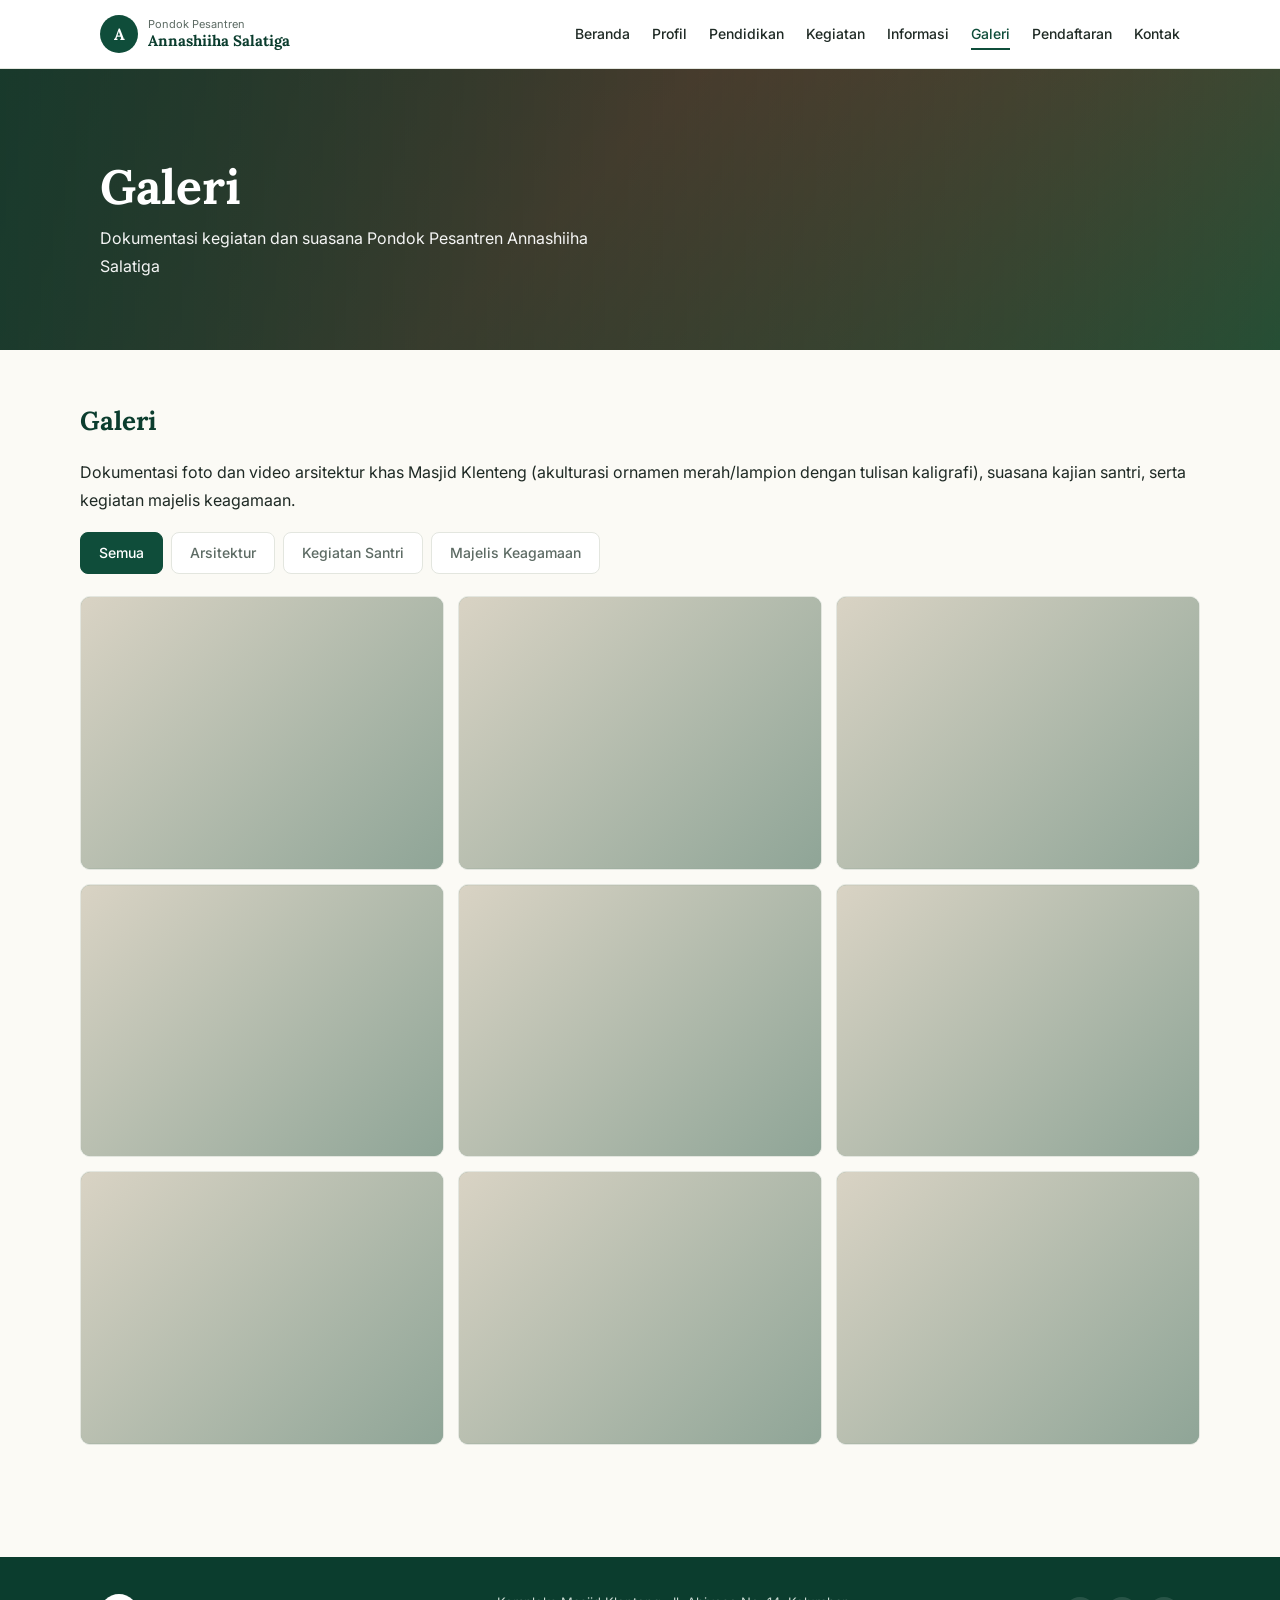
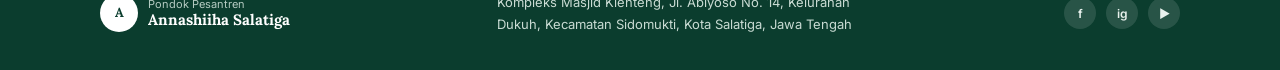
==== galeri.html @ ab8664e1 "Step by Step" ====
<!DOCTYPE html>
<html lang="id">
<head>
<meta charset="UTF-8">
<meta name="viewport" content="width=device-width, initial-scale=1">
<title>Galeri | Pondok Pesantren Annashiiha Salatiga</title>
<meta name="description" content="Dokumentasi kegiatan dan suasana Pondok Pesantren Annashiiha Salatiga.">
<link rel="preconnect" href="https://fonts.googleapis.com">
<link rel="preconnect" href="https://fonts.gstatic.com" crossorigin>
<link href="https://fonts.googleapis.com/css2?family=Inter:wght@400;500;600&family=Lora:wght@600;700&display=swap" rel="stylesheet">
<style>
  :root{
    --green-900:#0b3d2e;
    --green-800:#0f4d3a;
    --green-600:#1b6b4f;
    --green-100:#e4efe9;
    --gold:#c9a24b;
    --cream:#fbfaf5;
    --ink:#1f2a25;
    --muted:#5d6b64;
    --line:#e3e6df;
    --radius:10px;
    --maxw:1120px;
  }
  *{box-sizing:border-box;margin:0;padding:0}
  html{scroll-behavior:smooth}
  body{font-family:'Inter',system-ui,sans-serif;color:var(--ink);background:var(--cream);line-height:1.75}
  a{color:inherit;text-decoration:none}
  img{max-width:100%;display:block}
  .container{width:100%;max-width:var(--maxw);margin:0 auto;padding:0 20px}

  /* ===== Header ===== */
  .site-header{position:sticky;top:0;z-index:50;background:#fff;border-bottom:1px solid var(--line)}
  .nav{display:flex;align-items:center;justify-content:space-between;height:68px;gap:20px}
  .brand{display:flex;align-items:center;gap:10px}
  .brand-logo{width:38px;height:38px;border-radius:50%;background:var(--green-800);display:grid;place-items:center;color:#fff;font-family:'Lora',serif;font-weight:700}
  .brand-text{line-height:1.2}
  .brand-text small{display:block;font-size:11px;color:var(--muted)}
  .brand-text strong{font-family:'Lora',serif;font-size:15px;color:var(--green-900)}
  .menu{display:flex;gap:22px;list-style:none;font-size:14px;font-weight:500}
  .menu a{padding:6px 0;border-bottom:2px solid transparent;transition:.2s}
  .menu a:hover{color:var(--green-600)}
  .menu a.active{color:var(--green-800);border-color:var(--green-800)}
  .burger{display:none;background:none;border:0;font-size:26px;cursor:pointer;color:var(--green-900)}

  /* ===== Hero ===== */
  .hero{
    position:relative;color:#fff;padding:90px 0 70px;
    background:
      linear-gradient(90deg,rgba(11,61,46,.88),rgba(11,61,46,.45)),
      /* Ganti dengan foto Anda: url('images/hero-galeri.jpg') */
      linear-gradient(135deg,#7a1f1a 0%,#b3392b 45%,#3b5d3a 100%);
    background-size:cover;background-position:center;
  }
  .hero h1{font-family:'Lora',serif;font-size:clamp(32px,5vw,48px);line-height:1.15;margin-bottom:10px}
  .hero p{max-width:520px;font-size:16px;opacity:.95}

  /* ===== Layout ===== */
  .page{padding:48px 0 64px}
        
  .content section{margin-bottom:48px;scroll-margin-top:90px}
  .content h2{font-family:'Lora',serif;font-size:26px;color:var(--green-900);margin-bottom:14px}
  .content p{color:var(--muted);margin-bottom:12px}
  .content .lead{color:var(--ink)}

  /* Filter */
  .filters{display:flex;flex-wrap:wrap;gap:8px;margin:18px 0 22px}
  .filters button{font:inherit;font-size:14px;font-weight:500;padding:8px 18px;border-radius:8px;border:1px solid var(--line);background:#fff;color:var(--muted);cursor:pointer;transition:.2s}
  .filters button:hover{border-color:var(--green-600);color:var(--green-800)}
  .filters button.active{background:var(--green-800);border-color:var(--green-800);color:#fff}

  /* Grid foto */
  .gallery{display:grid;grid-template-columns:repeat(3,1fr);gap:14px}
  .item{margin:0;position:relative;border-radius:var(--radius);overflow:hidden;cursor:pointer;background:#fff;border:1px solid var(--line);
    transition:box-shadow .2s,transform .2s,opacity .25s}
  .item:hover{box-shadow:0 8px 20px rgba(11,61,46,.12);transform:translateY(-2px)}
  .item.hide{display:none}
  .thumb{aspect-ratio:4/3;background-size:cover;background-position:center;background-color:#8fa597}
  .item figcaption{position:absolute;left:0;right:0;bottom:0;padding:26px 14px 10px;color:#fff;font-size:13px;
    background:linear-gradient(transparent,rgba(0,0,0,.65));opacity:0;transition:.2s}
  .item:hover figcaption,.item:focus-visible figcaption{opacity:1}
  .item:focus-visible{outline:3px solid var(--green-600);outline-offset:2px}
  .empty{display:none;color:var(--muted);text-align:center;padding:30px 0}

  /* Lightbox */
  .lightbox{position:fixed;inset:0;z-index:100;background:rgba(8,28,21,.92);display:none;align-items:center;justify-content:center;padding:24px;flex-direction:column;gap:14px}
  .lightbox.open{display:flex}
  .lightbox .big{width:min(900px,100%);aspect-ratio:4/3;max-height:75vh;background-size:contain;background-repeat:no-repeat;background-position:center;border-radius:var(--radius)}
  .lightbox p{color:#e8f1ed;font-size:14px;text-align:center}
  .lb-btn{position:absolute;background:rgba(255,255,255,.14);color:#fff;border:0;width:44px;height:44px;border-radius:50%;font-size:22px;cursor:pointer}
  .lb-btn:hover{background:rgba(255,255,255,.28)}
  .lb-close{top:18px;right:18px}
  .lb-prev{left:18px;top:50%;transform:translateY(-50%)}
  .lb-next{right:18px;top:50%;transform:translateY(-50%)}

  /* ===== Footer ===== */
  .site-footer{background:var(--green-900);color:#e8f1ed;padding:34px 0;font-size:13px}
  .foot{display:flex;justify-content:space-between;align-items:center;gap:24px;flex-wrap:wrap}
  .foot .brand-text strong{color:#fff}
  .foot .brand-text small{color:#b5cbc2}
  .foot address{font-style:normal;max-width:360px;color:#c9dbd3}
  .social{display:flex;gap:10px}
  .social a{width:32px;height:32px;border-radius:50%;background:rgba(255,255,255,.12);display:grid;place-items:center;font-size:12px;font-weight:600}
  .social a:hover{background:rgba(255,255,255,.25)}

  /* ===== Responsive ===== */
  @media (max-width:900px){
                .burger{display:block}
    .menu{
      position:absolute;left:0;right:0;top:68px;background:#fff;flex-direction:column;gap:0;
      border-bottom:1px solid var(--line);display:none;padding:8px 20px 14px
    }
    .menu.open{display:flex}
    .menu a{display:block;padding:10px 0}
    .hero{padding:64px 0 48px}
    .gallery{grid-template-columns:repeat(2,1fr)}
  }
  @media (max-width:520px){ .gallery{grid-template-columns:1fr} }
</style>
</head>
<body>

<header class="site-header">
  <div class="container nav">
    <a href="index.html" class="brand">
      <div class="brand-logo">A</div>
      <div class="brand-text">
        <small>Pondok Pesantren</small>
        <strong>Annashiiha Salatiga</strong>
      </div>
    </a>
    <button class="burger" id="burger" aria-label="Buka menu">☰</button>
    <ul class="menu" id="menu">
      <li><a href="index.html">Beranda</a></li>
      <li><a href="profil.html">Profil</a></li>
      <li><a href="pendidikan.html">Pendidikan</a></li>
      <li><a href="kegiatan.html">Kegiatan</a></li>
      <li><a href="informasi.html">Informasi</a></li>
      <li><a href="galeri.html" class="active">Galeri</a></li>
      <li><a href="pendaftaran.html">Pendaftaran</a></li>
      <li><a href="kontak.html">Kontak</a></li>
    </ul>
  </div>
</header>

<section class="hero">
  <div class="container">
    <h1>Galeri</h1>
    <p>Dokumentasi kegiatan dan suasana Pondok Pesantren Annashiiha Salatiga</p>
  </div>
</section>

<main class="container page">
  

  <div class="content">
    <section id="galeri">
      <h2>Galeri</h2>
      <p class="lead">Dokumentasi foto dan video arsitektur khas Masjid Klenteng (akulturasi ornamen merah/lampion dengan tulisan kaligrafi), suasana kajian santri, serta kegiatan majelis keagamaan.</p>

      <div class="filters" id="filters" role="group" aria-label="Filter kategori foto">
        <button class="active" data-filter="all">Semua</button>
        <button data-filter="arsitektur">Arsitektur</button>
        <button data-filter="kegiatan">Kegiatan Santri</button>
        <button data-filter="majelis">Majelis Keagamaan</button>
      </div>

      <div class="gallery" id="gallery">
      <figure class="item" data-cat="arsitektur" tabindex="0">
        <div class="thumb" style="background-image:url('images/galeri/arsitektur-1.jpg'),linear-gradient(135deg,#d9d3c4,#8fa597)"></div>
        <figcaption>Gerbang dan atap khas Tionghoa Masjid Klenteng</figcaption>
      </figure>
      <figure class="item" data-cat="arsitektur" tabindex="0">
        <div class="thumb" style="background-image:url('images/galeri/arsitektur-2.jpg'),linear-gradient(135deg,#d9d3c4,#8fa597)"></div>
        <figcaption>Lampion merah di dalam masjid</figcaption>
      </figure>
      <figure class="item" data-cat="arsitektur" tabindex="0">
        <div class="thumb" style="background-image:url('images/galeri/arsitektur-3.jpg'),linear-gradient(135deg,#d9d3c4,#8fa597)"></div>
        <figcaption>Ornamen dan kaligrafi</figcaption>
      </figure>
      <figure class="item" data-cat="kegiatan" tabindex="0">
        <div class="thumb" style="background-image:url('images/galeri/kegiatan-1.jpg'),linear-gradient(135deg,#d9d3c4,#8fa597)"></div>
        <figcaption>Kajian kitab bersama santri</figcaption>
      </figure>
      <figure class="item" data-cat="kegiatan" tabindex="0">
        <div class="thumb" style="background-image:url('images/galeri/kegiatan-2.jpg'),linear-gradient(135deg,#d9d3c4,#8fa597)"></div>
        <figcaption>Santri belajar kewirausahaan</figcaption>
      </figure>
      <figure class="item" data-cat="kegiatan" tabindex="0">
        <div class="thumb" style="background-image:url('images/galeri/kegiatan-3.jpg'),linear-gradient(135deg,#d9d3c4,#8fa597)"></div>
        <figcaption>Tadarus dan pengajian malam</figcaption>
      </figure>
      <figure class="item" data-cat="majelis" tabindex="0">
        <div class="thumb" style="background-image:url('images/galeri/majelis-1.jpg'),linear-gradient(135deg,#d9d3c4,#8fa597)"></div>
        <figcaption>Pengajian Akbar Iftitah Addirosah</figcaption>
      </figure>
      <figure class="item" data-cat="majelis" tabindex="0">
        <div class="thumb" style="background-image:url('images/galeri/majelis-2.jpg'),linear-gradient(135deg,#d9d3c4,#8fa597)"></div>
        <figcaption>Majelis keagamaan bersama masyarakat</figcaption>
      </figure>
      <figure class="item" data-cat="majelis" tabindex="0">
        <div class="thumb" style="background-image:url('images/galeri/majelis-3.jpg'),linear-gradient(135deg,#d9d3c4,#8fa597)"></div>
        <figcaption>Kajian Tafsir Al-Ibriz</figcaption>
      </figure>
      </div>
      <p class="empty" id="empty">Belum ada foto di kategori ini.</p>
    </section>

  </div>
</main>


<div class="lightbox" id="lightbox" role="dialog" aria-modal="true" aria-label="Pratinjau foto">
  <button class="lb-btn lb-close" id="lbClose" aria-label="Tutup">&times;</button>
  <button class="lb-btn lb-prev" id="lbPrev" aria-label="Foto sebelumnya">&#8249;</button>
  <div class="big" id="lbImg"></div>
  <p id="lbCap"></p>
  <button class="lb-btn lb-next" id="lbNext" aria-label="Foto berikutnya">&#8250;</button>
</div>

<footer class="site-footer">
  <div class="container foot">
    <div class="brand">
      <div class="brand-logo" style="background:#fff;color:var(--green-900)">A</div>
      <div class="brand-text">
        <small>Pondok Pesantren</small>
        <strong>Annashiiha Salatiga</strong>
      </div>
    </div>
    <address>
      Kompleks Masjid Klenteng, Jl. Abiyoso No. 14, Kelurahan Dukuh, Kecamatan Sidomukti, Kota Salatiga, Jawa Tengah
    </address>
    <div class="social">
      <a href="#" aria-label="Facebook">f</a>
      <a href="#" aria-label="Instagram">ig</a>
      <a href="#" aria-label="YouTube">▶</a>
    </div>
  </div>
</footer>

<script>
  // Menu mobile
  const burger = document.getElementById('burger');
  const menu = document.getElementById('menu');
  burger.addEventListener('click', () => menu.classList.toggle('open'));

  // Filter kategori
  const filterBtns = document.querySelectorAll('#filters button');
  const items = [...document.querySelectorAll('.item')];
  const empty = document.getElementById('empty');
  filterBtns.forEach(btn => btn.addEventListener('click', () => {
    filterBtns.forEach(b => b.classList.toggle('active', b === btn));
    const f = btn.dataset.filter;
    items.forEach(it => it.classList.toggle('hide', f !== 'all' && it.dataset.cat !== f));
    empty.style.display = items.some(it => !it.classList.contains('hide')) ? 'none' : 'block';
  }));

  // Lightbox
  const lb = document.getElementById('lightbox');
  const lbImg = document.getElementById('lbImg');
  const lbCap = document.getElementById('lbCap');
  let current = 0;
  const visible = () => items.filter(it => !it.classList.contains('hide'));
  function show(list, i){
    current = (i + list.length) % list.length;
    const it = list[current];
    lbImg.style.backgroundImage = it.querySelector('.thumb').style.backgroundImage;
    lbCap.textContent = it.querySelector('figcaption').textContent;
  }
  function open(it){ const l = visible(); show(l, l.indexOf(it)); lb.classList.add('open'); document.body.style.overflow = 'hidden'; }
  function close(){ lb.classList.remove('open'); document.body.style.overflow = ''; }
  items.forEach(it => {
    it.addEventListener('click', () => open(it));
    it.addEventListener('keydown', e => { if (e.key === 'Enter' || e.key === ' ') { e.preventDefault(); open(it); } });
  });
  document.getElementById('lbClose').addEventListener('click', close);
  document.getElementById('lbPrev').addEventListener('click', () => show(visible(), current - 1));
  document.getElementById('lbNext').addEventListener('click', () => show(visible(), current + 1));
  lb.addEventListener('click', e => { if (e.target === lb) close(); });
  document.addEventListener('keydown', e => {
    if (!lb.classList.contains('open')) return;
    if (e.key === 'Escape') close();
    if (e.key === 'ArrowLeft') show(visible(), current - 1);
    if (e.key === 'ArrowRight') show(visible(), current + 1);
  });
</script>
</body>
</html>
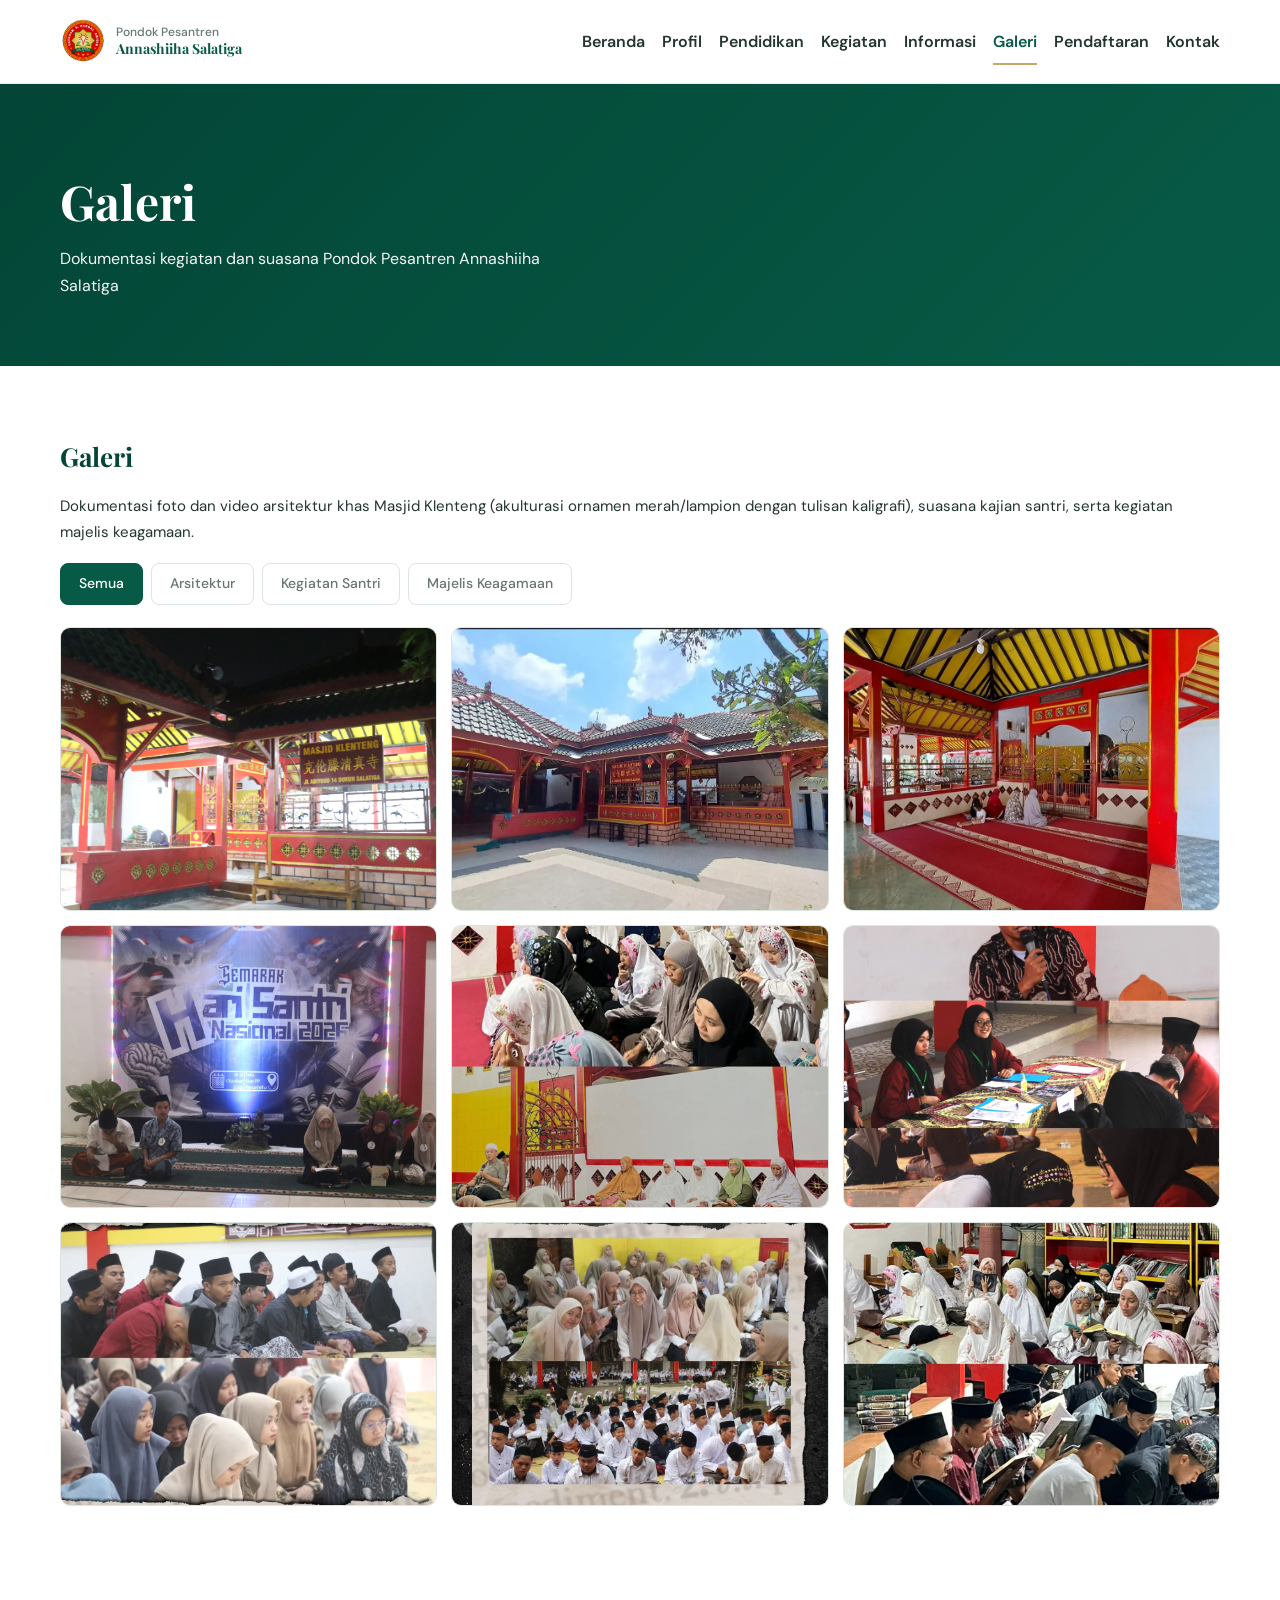
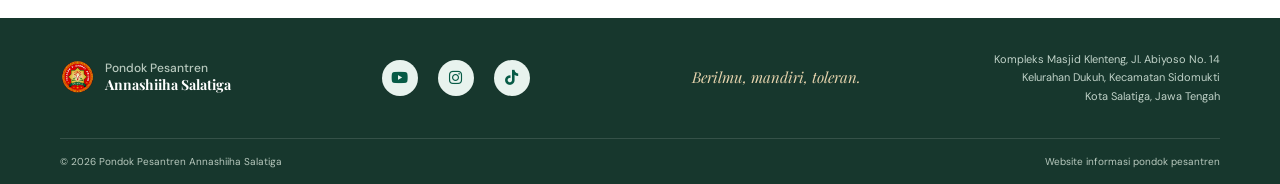
==== commit 05cbf29e: "menambahkan menu pendaftaran dan profil, serta sinkronisasi dengan menu lain" ====
--- a/galeri.html
+++ b/galeri.html
@@ -1,288 +1,203 @@
-<!DOCTYPE html>
-<html lang="id">
-<head>
-<meta charset="UTF-8">
-<meta name="viewport" content="width=device-width, initial-scale=1">
-<title>Galeri | Pondok Pesantren Annashiiha Salatiga</title>
-<meta name="description" content="Dokumentasi kegiatan dan suasana Pondok Pesantren Annashiiha Salatiga.">
-<link rel="preconnect" href="https://fonts.googleapis.com">
-<link rel="preconnect" href="https://fonts.gstatic.com" crossorigin>
-<link href="https://fonts.googleapis.com/css2?family=Inter:wght@400;500;600&family=Lora:wght@600;700&display=swap" rel="stylesheet">
-<style>
-  :root{
-    --green-900:#0b3d2e;
-    --green-800:#0f4d3a;
-    --green-600:#1b6b4f;
-    --green-100:#e4efe9;
-    --gold:#c9a24b;
-    --cream:#fbfaf5;
-    --ink:#1f2a25;
-    --muted:#5d6b64;
-    --line:#e3e6df;
-    --radius:10px;
-    --maxw:1120px;
-  }
-  *{box-sizing:border-box;margin:0;padding:0}
-  html{scroll-behavior:smooth}
-  body{font-family:'Inter',system-ui,sans-serif;color:var(--ink);background:var(--cream);line-height:1.75}
-  a{color:inherit;text-decoration:none}
-  img{max-width:100%;display:block}
-  .container{width:100%;max-width:var(--maxw);margin:0 auto;padding:0 20px}
-
-  /* ===== Header ===== */
-  .site-header{position:sticky;top:0;z-index:50;background:#fff;border-bottom:1px solid var(--line)}
-  .nav{display:flex;align-items:center;justify-content:space-between;height:68px;gap:20px}
-  .brand{display:flex;align-items:center;gap:10px}
-  .brand-logo{width:38px;height:38px;border-radius:50%;background:var(--green-800);display:grid;place-items:center;color:#fff;font-family:'Lora',serif;font-weight:700}
-  .brand-text{line-height:1.2}
-  .brand-text small{display:block;font-size:11px;color:var(--muted)}
-  .brand-text strong{font-family:'Lora',serif;font-size:15px;color:var(--green-900)}
-  .menu{display:flex;gap:22px;list-style:none;font-size:14px;font-weight:500}
-  .menu a{padding:6px 0;border-bottom:2px solid transparent;transition:.2s}
-  .menu a:hover{color:var(--green-600)}
-  .menu a.active{color:var(--green-800);border-color:var(--green-800)}
-  .burger{display:none;background:none;border:0;font-size:26px;cursor:pointer;color:var(--green-900)}
-
-  /* ===== Hero ===== */
-  .hero{
-    position:relative;color:#fff;padding:90px 0 70px;
-    background:
-      linear-gradient(90deg,rgba(11,61,46,.88),rgba(11,61,46,.45)),
-      /* Ganti dengan foto Anda: url('images/hero-galeri.jpg') */
-      linear-gradient(135deg,#7a1f1a 0%,#b3392b 45%,#3b5d3a 100%);
-    background-size:cover;background-position:center;
-  }
-  .hero h1{font-family:'Lora',serif;font-size:clamp(32px,5vw,48px);line-height:1.15;margin-bottom:10px}
-  .hero p{max-width:520px;font-size:16px;opacity:.95}
-
-  /* ===== Layout ===== */
-  .page{padding:48px 0 64px}
-        
-  .content section{margin-bottom:48px;scroll-margin-top:90px}
-  .content h2{font-family:'Lora',serif;font-size:26px;color:var(--green-900);margin-bottom:14px}
-  .content p{color:var(--muted);margin-bottom:12px}
-  .content .lead{color:var(--ink)}
-
-  /* Filter */
-  .filters{display:flex;flex-wrap:wrap;gap:8px;margin:18px 0 22px}
-  .filters button{font:inherit;font-size:14px;font-weight:500;padding:8px 18px;border-radius:8px;border:1px solid var(--line);background:#fff;color:var(--muted);cursor:pointer;transition:.2s}
-  .filters button:hover{border-color:var(--green-600);color:var(--green-800)}
-  .filters button.active{background:var(--green-800);border-color:var(--green-800);color:#fff}
-
-  /* Grid foto */
-  .gallery{display:grid;grid-template-columns:repeat(3,1fr);gap:14px}
-  .item{margin:0;position:relative;border-radius:var(--radius);overflow:hidden;cursor:pointer;background:#fff;border:1px solid var(--line);
-    transition:box-shadow .2s,transform .2s,opacity .25s}
-  .item:hover{box-shadow:0 8px 20px rgba(11,61,46,.12);transform:translateY(-2px)}
-  .item.hide{display:none}
-  .thumb{aspect-ratio:4/3;background-size:cover;background-position:center;background-color:#8fa597}
-  .item figcaption{position:absolute;left:0;right:0;bottom:0;padding:26px 14px 10px;color:#fff;font-size:13px;
-    background:linear-gradient(transparent,rgba(0,0,0,.65));opacity:0;transition:.2s}
-  .item:hover figcaption,.item:focus-visible figcaption{opacity:1}
-  .item:focus-visible{outline:3px solid var(--green-600);outline-offset:2px}
-  .empty{display:none;color:var(--muted);text-align:center;padding:30px 0}
-
-  /* Lightbox */
-  .lightbox{position:fixed;inset:0;z-index:100;background:rgba(8,28,21,.92);display:none;align-items:center;justify-content:center;padding:24px;flex-direction:column;gap:14px}
-  .lightbox.open{display:flex}
-  .lightbox .big{width:min(900px,100%);aspect-ratio:4/3;max-height:75vh;background-size:contain;background-repeat:no-repeat;background-position:center;border-radius:var(--radius)}
-  .lightbox p{color:#e8f1ed;font-size:14px;text-align:center}
-  .lb-btn{position:absolute;background:rgba(255,255,255,.14);color:#fff;border:0;width:44px;height:44px;border-radius:50%;font-size:22px;cursor:pointer}
-  .lb-btn:hover{background:rgba(255,255,255,.28)}
-  .lb-close{top:18px;right:18px}
-  .lb-prev{left:18px;top:50%;transform:translateY(-50%)}
-  .lb-next{right:18px;top:50%;transform:translateY(-50%)}
-
-  /* ===== Footer ===== */
-  .site-footer{background:var(--green-900);color:#e8f1ed;padding:34px 0;font-size:13px}
-  .foot{display:flex;justify-content:space-between;align-items:center;gap:24px;flex-wrap:wrap}
-  .foot .brand-text strong{color:#fff}
-  .foot .brand-text small{color:#b5cbc2}
-  .foot address{font-style:normal;max-width:360px;color:#c9dbd3}
-  .social{display:flex;gap:10px}
-  .social a{width:32px;height:32px;border-radius:50%;background:rgba(255,255,255,.12);display:grid;place-items:center;font-size:12px;font-weight:600}
-  .social a:hover{background:rgba(255,255,255,.25)}
-
-  /* ===== Responsive ===== */
-  @media (max-width:900px){
-                .burger{display:block}
-    .menu{
-      position:absolute;left:0;right:0;top:68px;background:#fff;flex-direction:column;gap:0;
-      border-bottom:1px solid var(--line);display:none;padding:8px 20px 14px
-    }
-    .menu.open{display:flex}
-    .menu a{display:block;padding:10px 0}
-    .hero{padding:64px 0 48px}
-    .gallery{grid-template-columns:repeat(2,1fr)}
-  }
-  @media (max-width:520px){ .gallery{grid-template-columns:1fr} }
-</style>
-</head>
-<body>
-
-<header class="site-header">
-  <div class="container nav">
-    <a href="index.html" class="brand">
-      <div class="brand-logo">A</div>
-      <div class="brand-text">
-        <small>Pondok Pesantren</small>
-        <strong>Annashiiha Salatiga</strong>
-      </div>
-    </a>
-    <button class="burger" id="burger" aria-label="Buka menu">☰</button>
-    <ul class="menu" id="menu">
-      <li><a href="index.html">Beranda</a></li>
-      <li><a href="profil.html">Profil</a></li>
-      <li><a href="pendidikan.html">Pendidikan</a></li>
-      <li><a href="kegiatan.html">Kegiatan</a></li>
-      <li><a href="informasi.html">Informasi</a></li>
-      <li><a href="galeri.html" class="active">Galeri</a></li>
-      <li><a href="pendaftaran.html">Pendaftaran</a></li>
-      <li><a href="kontak.html">Kontak</a></li>
-    </ul>
-  </div>
-</header>
-
-<section class="hero">
-  <div class="container">
-    <h1>Galeri</h1>
-    <p>Dokumentasi kegiatan dan suasana Pondok Pesantren Annashiiha Salatiga</p>
-  </div>
-</section>
-
-<main class="container page">
-  
-
-  <div class="content">
-    <section id="galeri">
-      <h2>Galeri</h2>
-      <p class="lead">Dokumentasi foto dan video arsitektur khas Masjid Klenteng (akulturasi ornamen merah/lampion dengan tulisan kaligrafi), suasana kajian santri, serta kegiatan majelis keagamaan.</p>
-
-      <div class="filters" id="filters" role="group" aria-label="Filter kategori foto">
-        <button class="active" data-filter="all">Semua</button>
-        <button data-filter="arsitektur">Arsitektur</button>
-        <button data-filter="kegiatan">Kegiatan Santri</button>
-        <button data-filter="majelis">Majelis Keagamaan</button>
-      </div>
-
-      <div class="gallery" id="gallery">
-      <figure class="item" data-cat="arsitektur" tabindex="0">
-        <div class="thumb" style="background-image:url('images/galeri/arsitektur-1.jpg'),linear-gradient(135deg,#d9d3c4,#8fa597)"></div>
-        <figcaption>Gerbang dan atap khas Tionghoa Masjid Klenteng</figcaption>
-      </figure>
-      <figure class="item" data-cat="arsitektur" tabindex="0">
-        <div class="thumb" style="background-image:url('images/galeri/arsitektur-2.jpg'),linear-gradient(135deg,#d9d3c4,#8fa597)"></div>
-        <figcaption>Lampion merah di dalam masjid</figcaption>
-      </figure>
-      <figure class="item" data-cat="arsitektur" tabindex="0">
-        <div class="thumb" style="background-image:url('images/galeri/arsitektur-3.jpg'),linear-gradient(135deg,#d9d3c4,#8fa597)"></div>
-        <figcaption>Ornamen dan kaligrafi</figcaption>
-      </figure>
-      <figure class="item" data-cat="kegiatan" tabindex="0">
-        <div class="thumb" style="background-image:url('images/galeri/kegiatan-1.jpg'),linear-gradient(135deg,#d9d3c4,#8fa597)"></div>
-        <figcaption>Kajian kitab bersama santri</figcaption>
-      </figure>
-      <figure class="item" data-cat="kegiatan" tabindex="0">
-        <div class="thumb" style="background-image:url('images/galeri/kegiatan-2.jpg'),linear-gradient(135deg,#d9d3c4,#8fa597)"></div>
-        <figcaption>Santri belajar kewirausahaan</figcaption>
-      </figure>
-      <figure class="item" data-cat="kegiatan" tabindex="0">
-        <div class="thumb" style="background-image:url('images/galeri/kegiatan-3.jpg'),linear-gradient(135deg,#d9d3c4,#8fa597)"></div>
-        <figcaption>Tadarus dan pengajian malam</figcaption>
-      </figure>
-      <figure class="item" data-cat="majelis" tabindex="0">
-        <div class="thumb" style="background-image:url('images/galeri/majelis-1.jpg'),linear-gradient(135deg,#d9d3c4,#8fa597)"></div>
-        <figcaption>Pengajian Akbar Iftitah Addirosah</figcaption>
-      </figure>
-      <figure class="item" data-cat="majelis" tabindex="0">
-        <div class="thumb" style="background-image:url('images/galeri/majelis-2.jpg'),linear-gradient(135deg,#d9d3c4,#8fa597)"></div>
-        <figcaption>Majelis keagamaan bersama masyarakat</figcaption>
-      </figure>
-      <figure class="item" data-cat="majelis" tabindex="0">
-        <div class="thumb" style="background-image:url('images/galeri/majelis-3.jpg'),linear-gradient(135deg,#d9d3c4,#8fa597)"></div>
-        <figcaption>Kajian Tafsir Al-Ibriz</figcaption>
-      </figure>
-      </div>
-      <p class="empty" id="empty">Belum ada foto di kategori ini.</p>
-    </section>
-
-  </div>
-</main>
-
-
-<div class="lightbox" id="lightbox" role="dialog" aria-modal="true" aria-label="Pratinjau foto">
-  <button class="lb-btn lb-close" id="lbClose" aria-label="Tutup">&times;</button>
-  <button class="lb-btn lb-prev" id="lbPrev" aria-label="Foto sebelumnya">&#8249;</button>
-  <div class="big" id="lbImg"></div>
-  <p id="lbCap"></p>
-  <button class="lb-btn lb-next" id="lbNext" aria-label="Foto berikutnya">&#8250;</button>
-</div>
-
-<footer class="site-footer">
-  <div class="container foot">
-    <div class="brand">
-      <div class="brand-logo" style="background:#fff;color:var(--green-900)">A</div>
-      <div class="brand-text">
-        <small>Pondok Pesantren</small>
-        <strong>Annashiiha Salatiga</strong>
-      </div>
-    </div>
-    <address>
-      Kompleks Masjid Klenteng, Jl. Abiyoso No. 14, Kelurahan Dukuh, Kecamatan Sidomukti, Kota Salatiga, Jawa Tengah
-    </address>
-    <div class="social">
-      <a href="#" aria-label="Facebook">f</a>
-      <a href="#" aria-label="Instagram">ig</a>
-      <a href="#" aria-label="YouTube">▶</a>
-    </div>
-  </div>
-</footer>
-
-<script>
-  // Menu mobile
-  const burger = document.getElementById('burger');
-  const menu = document.getElementById('menu');
-  burger.addEventListener('click', () => menu.classList.toggle('open'));
-
-  // Filter kategori
-  const filterBtns = document.querySelectorAll('#filters button');
-  const items = [...document.querySelectorAll('.item')];
-  const empty = document.getElementById('empty');
-  filterBtns.forEach(btn => btn.addEventListener('click', () => {
-    filterBtns.forEach(b => b.classList.toggle('active', b === btn));
-    const f = btn.dataset.filter;
-    items.forEach(it => it.classList.toggle('hide', f !== 'all' && it.dataset.cat !== f));
-    empty.style.display = items.some(it => !it.classList.contains('hide')) ? 'none' : 'block';
-  }));
-
-  // Lightbox
-  const lb = document.getElementById('lightbox');
-  const lbImg = document.getElementById('lbImg');
-  const lbCap = document.getElementById('lbCap');
-  let current = 0;
-  const visible = () => items.filter(it => !it.classList.contains('hide'));
-  function show(list, i){
-    current = (i + list.length) % list.length;
-    const it = list[current];
-    lbImg.style.backgroundImage = it.querySelector('.thumb').style.backgroundImage;
-    lbCap.textContent = it.querySelector('figcaption').textContent;
-  }
-  function open(it){ const l = visible(); show(l, l.indexOf(it)); lb.classList.add('open'); document.body.style.overflow = 'hidden'; }
-  function close(){ lb.classList.remove('open'); document.body.style.overflow = ''; }
-  items.forEach(it => {
-    it.addEventListener('click', () => open(it));
-    it.addEventListener('keydown', e => { if (e.key === 'Enter' || e.key === ' ') { e.preventDefault(); open(it); } });
-  });
-  document.getElementById('lbClose').addEventListener('click', close);
-  document.getElementById('lbPrev').addEventListener('click', () => show(visible(), current - 1));
-  document.getElementById('lbNext').addEventListener('click', () => show(visible(), current + 1));
-  lb.addEventListener('click', e => { if (e.target === lb) close(); });
-  document.addEventListener('keydown', e => {
-    if (!lb.classList.contains('open')) return;
-    if (e.key === 'Escape') close();
-    if (e.key === 'ArrowLeft') show(visible(), current - 1);
-    if (e.key === 'ArrowRight') show(visible(), current + 1);
-  });
-</script>
-</body>
-</html>
+<!doctype html>
+<html lang="id">
+  <head>
+    <meta charset="UTF-8" />
+    <meta name="viewport" content="width=device-width, initial-scale=1" />
+    <title>Galeri | Pondok Pesantren Annashiiha Salatiga</title>
+    <meta
+      name="description"
+      content="Dokumentasi kegiatan dan suasana Pondok Pesantren Annashiiha Salatiga."
+    />
+
+    <link
+      rel="stylesheet"
+      href="https://cdnjs.cloudflare.com/ajax/libs/font-awesome/6.0.0/css/all.min.css"
+    />
+    <link rel="stylesheet" href="css/style.css" />
+  </head>
+  <body class="page-galeri">
+    <header class="site-header">
+      <div class="container nav-wrap">
+        <a class="brand" href="index.html">
+          <img src="assets/logo.png" alt="" />
+          <span>
+            <strong>Pondok Pesantren</strong>
+            <b>Annashiiha Salatiga</b>
+          </span>
+        </a>
+
+        <button
+          class="nav-toggle"
+          id="nav-toggle"
+          type="button"
+          aria-label="Buka menu navigasi"
+          aria-controls="main-nav"
+          aria-expanded="false"
+        >
+          <i class="fa-solid fa-bars"></i>
+        </button>
+
+        <nav class="main-nav" id="main-nav">
+          <a href="index.html">Beranda</a>
+          <a href="profil.html">Profil</a>
+          <a href="pendidikan.html">Pendidikan</a>
+          <a href="kegiatan.html">Kegiatan</a>
+          <a href="informasi.html">Informasi</a>
+          <a href="galeri.html" class="active">Galeri</a>
+          <a href="pendaftaran.html">Pendaftaran</a>
+          <a href="kontak.html">Kontak</a>
+        </nav>
+      </div>
+    </header>
+
+    <section class="hero">
+      <div class="container">
+        <h1>Galeri</h1>
+        <p>
+          Dokumentasi kegiatan dan suasana Pondok Pesantren Annashiiha Salatiga
+        </p>
+      </div>
+    </section>
+
+    <main class="container page">
+      <div class="content">
+        <section id="galeri">
+          <h2>Galeri</h2>
+          <p class="lead">
+            Dokumentasi foto dan video arsitektur khas Masjid Klenteng
+            (akulturasi ornamen merah/lampion dengan tulisan kaligrafi), suasana
+            kajian santri, serta kegiatan majelis keagamaan.
+          </p>
+
+          <div
+            class="filters"
+            id="filters"
+            role="group"
+            aria-label="Filter kategori foto"
+          >
+            <button class="active" data-filter="all">Semua</button>
+            <button data-filter="arsitektur">Arsitektur</button>
+            <button data-filter="kegiatan">Kegiatan Santri</button>
+            <button data-filter="majelis">Majelis Keagamaan</button>
+          </div>
+
+          <div class="gallery" id="gallery">
+            <figure class="item" data-cat="arsitektur" tabindex="0">
+              <div class="thumb" data-bg="assets/arsitektur.JPG"></div>
+              <figcaption>Arsitektur khas Tionghoa Masjid Klenteng</figcaption>
+            </figure>
+            <figure class="item" data-cat="arsitektur" tabindex="0">
+              <div class="thumb" data-bg="assets/masjid-klenteng.webp"></div>
+              <figcaption>Arsitektur Masjid Klenteng</figcaption>
+            </figure>
+            <figure class="item" data-cat="arsitektur" tabindex="0">
+              <div class="thumb" data-bg="assets/masjid2.webp"></div>
+              <figcaption>Arsitektur Masjid Klenteng</figcaption>
+            </figure>
+            <figure class="item" data-cat="kegiatan" tabindex="0">
+              <div class="thumb" data-bg="assets/hsn2026.JPG"></div>
+              <figcaption>Semarak Hari Santri Nasional 2026</figcaption>
+            </figure>
+            <figure class="item" data-cat="kegiatan" tabindex="0">
+              <div class="thumb" data-bg="assets/nuzulul quran.jpg"></div>
+              <figcaption>Peringatan Nuzulul Quran</figcaption>
+            </figure>
+            <figure class="item" data-cat="kegiatan" tabindex="0">
+              <div
+                class="thumb"
+                data-bg="assets/penerimaan santri baru.jpg"
+              ></div>
+              <figcaption>Penerimaan Santri Baru 2025</figcaption>
+            </figure>
+            <figure class="item" data-cat="majelis" tabindex="0">
+              <div class="thumb" data-bg="assets/iftitah dirosah.jpg"></div>
+              <figcaption>Pengajian Akbar Iftitah Addirosah</figcaption>
+            </figure>
+            <figure class="item" data-cat="majelis" tabindex="0">
+              <div class="thumb" data-bg="assets/pengajian ahad pon.jpg"></div>
+              <figcaption>Pengajian Ahad Pon</figcaption>
+            </figure>
+            <figure class="item" data-cat="majelis" tabindex="0">
+              <div class="thumb" data-bg="assets/Muqoddaman.jpg"></div>
+              <figcaption>Rutinan Muqoddaman Sabtu Pahing</figcaption>
+            </figure>
+          </div>
+          <p class="empty" id="empty">Belum ada foto di kategori ini.</p>
+        </section>
+      </div>
+    </main>
+
+    <div
+      class="lightbox"
+      id="lightbox"
+      role="dialog"
+      aria-modal="true"
+      aria-label="Pratinjau foto"
+    >
+      <button class="lb-btn lb-close" id="lbClose" aria-label="Tutup">
+        &times;
+      </button>
+      <button class="lb-btn lb-prev" id="lbPrev" aria-label="Foto sebelumnya">
+        &#8249;
+      </button>
+      <div class="big" id="lbImg"></div>
+      <p id="lbCap"></p>
+      <button class="lb-btn lb-next" id="lbNext" aria-label="Foto berikutnya">
+        &#8250;
+      </button>
+    </div>
+
+    <footer class="site-footer">
+      <div class="container footer-main">
+        <a class="brand brand-footer" href="index.html">
+          <img src="assets/logo.png" alt="" />
+          <span>
+            <strong>Pondok Pesantren</strong>
+            <b>Annashiiha Salatiga</b>
+          </span>
+        </a>
+
+        <div class="social">
+          <a
+            href="https://www.youtube.com/@ponpes_annashiiha"
+            aria-label="YouTube"
+            target="_blank"
+            rel="noopener noreferrer"
+            ><i class="fab fa-youtube"></i
+          ></a>
+          <a
+            href="https://www.instagram.com/ponpes_annashiiha/"
+            aria-label="Instagram"
+            target="_blank"
+            rel="noopener noreferrer"
+            ><i class="fab fa-instagram"></i
+          ></a>
+          <a
+            href="https://www.tiktok.com/@ponpes_annashiiha"
+            aria-label="Tiktok"
+            target="_blank"
+            rel="noopener noreferrer"
+            ><i class="fab fa-tiktok"></i
+          ></a>
+        </div>
+
+        <p>Berilmu, mandiri, toleran.</p>
+
+        <div class="footer-address">
+          Kompleks Masjid Klenteng, Jl. Abiyoso No. 14<br />
+          Kelurahan Dukuh, Kecamatan Sidomukti<br />
+          Kota Salatiga, Jawa Tengah
+        </div>
+      </div>
+
+      <div class="container footer-bottom">
+        <span
+          >© <span id="year"></span> Pondok Pesantren Annashiiha Salatiga</span
+        >
+        <span>Website informasi pondok pesantren</span>
+      </div>
+    </footer>
+
+    <script defer src="js/main.js"></script>
+  </body>
+</html>
--- a/css/style.css
+++ b/css/style.css
@@ -0,0 +1,2375 @@
+@import url("https://fonts.googleapis.com/css2?family=DM+Sans:wght@400;500;600;700&family=Playfair+Display:ital,wght@0,500;0,600;0,700;1,500;1,600&display=swap");
+:root {
+  --color-primary: #075b46;
+  --color-primary-dark: #034536;
+  --color-primary-light: #0b765a;
+  --color-primary-soft: #e8f3ee;
+
+  --color-secondary: #c9a66b;
+  --color-secondary-dark: #a9854b;
+  --color-secondary-light: #e4d2ac;
+
+  --color-accent: #b8322a;
+  --color-accent-dark: #8f251f;
+  --color-accent-light: #f8eae7;
+
+  --color-background: #f8f7f2;
+  --color-background-white: #ffffff;
+  --color-background-cream: #f2ede1;
+  --color-background-green: #edf4ef;
+
+  --color-text: #24352f;
+  --color-text-dark: #17372d;
+  --color-text-secondary: #68766f;
+  --color-text-muted: #929b95;
+  --color-text-white: #ffffff;
+
+  --color-border: #dce5de;
+  --color-border-light: #eaede8;
+  --color-border-dark: #b8c9be;
+
+  /* ==============================
+       WARNA STATUS
+    ============================== */
+  --color-success: #21865d;
+  --color-success-bg: #e6f4ec;
+
+  --color-warning: #c58a27;
+  --color-warning-bg: #fff4d9;
+
+  --color-danger: #c0392b;
+  --color-danger-bg: #fceae8;
+
+  --color-info: #3478a5;
+  --color-info-bg: #e8f2fa;
+
+  /* ==============================
+       SHADOW
+    ============================== */
+  --shadow-sm: 0 2px 8px rgba(23, 55, 45, 0.06);
+  --shadow-md: 0 8px 24px rgba(23, 55, 45, 0.1);
+  --shadow-lg: 0 16px 40px rgba(23, 55, 45, 0.14);
+
+  /* ==============================
+       GRADIENT
+    ============================== */
+  --gradient-primary: linear-gradient(135deg, #034536 0%, #075b46 100%);
+
+  --gradient-hero: linear-gradient(
+    90deg,
+    rgba(3, 38, 30, 0.85) 0%,
+    rgba(3, 38, 30, 0.45) 60%,
+    rgba(3, 38, 30, 0.1) 100%
+  );
+
+  --gradient-accent: linear-gradient(135deg, #075b46 0%, #0b765a 100%);
+}
+* {
+  box-sizing: border-box;
+}
+html {
+  scroll-behavior: smooth;
+  scroll-padding-top: 100px;
+}
+body {
+  margin: 0;
+  color: var(--color-text);
+  background: var(--color-background-white);
+  font-family: "DM Sans", Arial, sans-serif;
+  font-size: 15px;
+  line-height: 1.7;
+}
+a {
+  color: inherit;
+  text-decoration: none;
+}
+img {
+  max-width: 100%;
+  display: block;
+}
+.container {
+  width: min(1160px, calc(100% - 48px));
+  margin-inline: auto;
+}
+.site-header {
+  position: sticky;
+  top: 0;
+  z-index: 50;
+  background: rgba(255, 255, 255, 0.97);
+  border-bottom: 1px solid #eaede8;
+  backdrop-filter: blur(12px);
+}
+.nav-wrap {
+  min-height: 78px;
+  display: flex;
+  align-items: center;
+  justify-content: space-between;
+  gap: 25px;
+  position: relative;
+}
+.brand {
+  display: flex;
+  align-items: center;
+  gap: 10px;
+  flex-shrink: 0;
+  color: var(--color-primary);
+}
+.brand img {
+  width: 12%;
+  height: 12%;
+}
+.brand span {
+  display: flex;
+  flex-direction: column;
+  line-height: 1.35;
+}
+.brand strong {
+  font-size: 12px;
+  font-weight: 500;
+  color: #65776f;
+}
+.brand b {
+  font-family: "Playfair Display", serif;
+  font-size: 14px;
+}
+.main-nav {
+  display: flex;
+  align-items: center;
+  gap: 17px;
+  font-size: 16px;
+  font-weight: 600;
+  color: #24352f;
+}
+.nav-toggle {
+  display: none;
+  width: 42px;
+  height: 42px;
+  border: 1px solid var(--color-border);
+  border-radius: 6px;
+  background: #fff;
+  color: var(--color-primary);
+  font-size: 20px;
+  cursor: pointer;
+}
+.main-nav > a {
+  display: block;
+  padding: 28px 0;
+  position: relative;
+  white-space: nowrap;
+}
+.main-nav a:hover,
+.main-nav a.active {
+  color: var(--color-primary);
+}
+.main-nav > a.active:after {
+  content: "";
+  height: 2px;
+  background: var(--color-secondary);
+  position: absolute;
+  bottom: 18px;
+  left: 0;
+  right: 0;
+}
+
+.hero-home {
+  min-height: 570px;
+  position: relative;
+  color: white;
+  background:
+    linear-gradient(
+      90deg,
+      rgba(4, 40, 32, 0.87) 0%,
+      rgba(4, 40, 32, 0.67) 44%,
+      rgba(4, 40, 32, 0.12) 100%
+    ),
+    url("../assets/hero-bg.jpg") center 48% / cover no-repeat;
+  display: flex;
+  align-items: center;
+  overflow: hidden;
+}
+.hero-home:after {
+  content: "";
+  position: absolute;
+  right: -100px;
+  bottom: -170px;
+  width: 520px;
+  height: 520px;
+  border: 1px solid rgba(224, 191, 122, 0.42);
+  border-radius: 50%;
+  box-shadow:
+    0 0 0 35px rgba(224, 191, 122, 0.05),
+    0 0 0 70px rgba(224, 191, 122, 0.04);
+}
+.hero-content {
+  position: relative;
+  z-index: 2;
+  padding-top: 30px;
+  padding-bottom: 50px;
+}
+.eyebrow {
+  font-size: 12px;
+  letter-spacing: 0.18em;
+  text-transform: uppercase;
+  color: #8d7540;
+  font-weight: 700;
+  display: block;
+  margin-bottom: 13px;
+}
+.eyebrow.light {
+  color: #e5c987;
+}
+.hero-home h1,
+.page-hero h1 {
+  font-family: "Playfair Display", serif;
+  font-size: clamp(38px, 5vw, 66px);
+  line-height: 1.12;
+  letter-spacing: -0.03em;
+  margin: 12px 0 20px;
+  max-width: 720px;
+}
+.hero-home h1 em,
+.page-hero h1 em,
+.feature-copy h2 em,
+.section-heading h2 em,
+.content-section h2 em,
+.cta-inner h2 em {
+  font-weight: 500;
+  color: var(--color-secondary);
+}
+.hero-home p {
+  max-width: 560px;
+  color: #e7eee8;
+  font-size: 16px;
+  line-height: 1.8;
+}
+.hero-actions {
+  display: flex;
+  gap: 12px;
+  flex-wrap: wrap;
+  margin-top: 28px;
+}
+.btn {
+  display: inline-flex;
+  align-items: center;
+  justify-content: center;
+  gap: 18px;
+  padding: 12px 19px;
+  border: 0;
+  border-radius: 4px;
+  font:
+    600 14px "DM Sans",
+    sans-serif;
+  cursor: pointer;
+  transition:
+    transform 0.2s,
+    background 0.2s;
+}
+.btn:hover {
+  transform: translateY(-2px);
+}
+.btn-gold {
+  background: var(--color-secondary);
+  color: #193d31;
+}
+.btn-glass {
+  border: 1px solid rgba(255, 255, 255, 0.6);
+  color: white;
+  background: rgba(255, 255, 255, 0.08);
+}
+.btn-primary {
+  background: var(--color-primary);
+  color: white;
+}
+.hero-mark {
+  position: absolute;
+  right: 36px;
+  bottom: 30px;
+  z-index: 2;
+  font-size: 12px;
+  letter-spacing: 0.22em;
+  color: #f2e6c9;
+  writing-mode: vertical-rl;
+}
+.hero-mark span {
+  color: var(--color-secondary);
+  padding: 8px 0;
+}
+.stats-strip {
+  background: #f8f7f2;
+  border-bottom: 1px solid #eaede8;
+}
+.stats-grid {
+  display: grid;
+  grid-template-columns: repeat(4, 1fr);
+  padding: 25px 0;
+}
+.stat {
+  display: flex;
+  align-items: center;
+  justify-content: center;
+  gap: 13px;
+  border-right: 1px solid #dce5de;
+}
+.stat:last-child {
+  border: 0;
+}
+.stat-icon {
+  display: grid;
+  place-items: center;
+  width: 45px;
+  height: 45px;
+  border: 1px solid #e4d2ac;
+  color: var(--color-primary);
+  border-radius: 50%;
+  font-size: 19px;
+}
+.stat strong,
+.stat small {
+  display: block;
+}
+.stat strong {
+  font-size: 20px;
+  color: var(--color-primary);
+}
+.stat small {
+  font-size: 14px;
+  color: var(--color-text-secondary);
+}
+.section {
+  padding: 88px 0;
+}
+.section-soft {
+  background: #edf4ef;
+}
+.split-feature {
+  display: grid;
+  grid-template-columns: 1fr 1fr;
+  gap: 75px;
+  align-items: center;
+}
+.feature-image {
+  height: 440px;
+  border-radius: 3px;
+  position: relative;
+  background-size: cover;
+  background-position: center;
+  box-shadow: 18px 18px 0 var(--color-background-cream);
+}
+.image-temple {
+  background-image: url("../assets/masjid-klenteng.webp");
+}
+.image-caption {
+  position: absolute;
+  left: 20px;
+  bottom: 20px;
+  background: rgba(5, 47, 41, 0.85);
+  color: white;
+  padding: 9px 13px;
+  font-size: 14px;
+}
+.feature-copy h2,
+.section-heading h2,
+.content-section h2,
+.cta-inner h2 {
+  font-family: "Playfair Display", serif;
+  font-size: clamp(30px, 3vw, 43px);
+  font-weight: 500;
+  line-height: 1.2;
+  margin: 0 0 20px;
+  letter-spacing: -0.02em;
+}
+.feature-copy p,
+.content-section > p {
+  color: #68766f;
+}
+.text-link {
+  display: inline-flex;
+  gap: 12px;
+  align-items: center;
+  color: var(--color-primary);
+  font-weight: 700;
+  font-size: 14px;
+  margin-top: 10px;
+}
+.text-link span {
+  font-size: 18px;
+}
+.section-heading {
+  display: flex;
+  justify-content: space-between;
+  align-items: end;
+  gap: 35px;
+  margin-bottom: 34px;
+}
+.section-heading > p {
+  max-width: 380px;
+  color: var(--color-text-secondary);
+  font-size: 14px;
+  margin: 0 0 5px;
+}
+.cards-3 {
+  display: grid;
+  grid-template-columns: repeat(3, 1fr);
+  gap: 20px;
+}
+.cards-2 {
+  display: grid;
+  grid-template-columns: repeat(2, 1fr);
+  gap: 20px;
+}
+.info-card {
+  background: #ffffff;
+  border: 1px solid #eaede8;
+  padding: 28px;
+  border-radius: 5px;
+  transition:
+    transform 0.2s,
+    box-shadow 0.2s;
+}
+.info-card:hover,
+.news-card:hover {
+  transform: translateY(-4px);
+  box-shadow: var(--shadow-md);
+}
+.card-symbol {
+  display: grid;
+  place-items: center;
+  width: 45px;
+  height: 45px;
+  border-radius: 50%;
+  background: var(--color-primary-soft);
+  color: var(--color-primary);
+  font-size: 24px;
+  margin-bottom: 20px;
+}
+.card-kicker {
+  font-size: 12px;
+  letter-spacing: 0.16em;
+  color: #a9854b;
+  font-weight: 700;
+}
+.info-card h3,
+.news-body h3,
+.content-section h3 {
+  font-family: "Playfair Display", serif;
+  font-size: 22px;
+  line-height: 1.3;
+  font-weight: 600;
+  margin: 10px 0;
+}
+.info-card p,
+.news-body p {
+  font-size: 14px;
+  color: var(--color-text-secondary);
+}
+.quote-band {
+  background: var(--color-primary-dark);
+  color: white;
+  padding: 42px 55px;
+  display: grid;
+  grid-template-columns: 90px 1fr;
+  align-items: center;
+  gap: 25px;
+  position: relative;
+  overflow: hidden;
+}
+.quote-band:after {
+  content: "";
+  position: absolute;
+  width: 260px;
+  height: 260px;
+  right: -90px;
+  top: -130px;
+  border: 1px solid rgba(215, 181, 109, 0.35);
+  border-radius: 50%;
+  box-shadow:
+    0 0 0 25px rgba(215, 181, 109, 0.04),
+    0 0 0 50px rgba(215, 181, 109, 0.04);
+}
+.quote-ornament {
+  font-size: 66px;
+  color: var(--color-secondary);
+  text-align: center;
+}
+.quote-band blockquote {
+  font-family: "Playfair Display", serif;
+  font-size: clamp(24px, 3vw, 36px);
+  line-height: 1.3;
+  margin: 0 0 12px;
+  max-width: 780px;
+}
+.quote-band p {
+  color: #dce5de;
+  font-size: 14px;
+}
+.news-grid {
+  display: grid;
+  grid-template-columns: repeat(3, 1fr);
+  gap: 22px;
+}
+.news-card {
+  background: white;
+  border: 1px solid #eaede8;
+  transition: 0.2s;
+}
+.news-image {
+  height: 190px;
+  background-size: cover;
+  background-position: center;
+}
+.news-one {
+  background-image: url("../assets/iftitah\ dirosah.jpg");
+}
+.news-two {
+  background-image: url("../assets/Muqoddaman.jpg");
+}
+.news-three {
+  background-image: url("../assets/masjid2.webp");
+}
+.news-body {
+  padding: 20px;
+}
+.tag {
+  display: inline-block;
+  background: #e8f3ee;
+  color: var(--color-primary);
+  padding: 4px 8px;
+  font-size: 9px;
+  text-transform: uppercase;
+  letter-spacing: 0.1em;
+  font-weight: 700;
+}
+.news-body h3 {
+  font-size: 20px;
+}
+.cta-section {
+  background: var(--color-primary);
+  color: white;
+  padding: 55px 0;
+}
+.cta-inner {
+  display: flex;
+  align-items: center;
+  justify-content: space-between;
+  gap: 35px;
+}
+.cta-inner h2 {
+  margin-bottom: 10px;
+}
+.cta-inner p {
+  max-width: 680px;
+  color: #dce5de;
+  font-size: 12px;
+  margin: 0;
+}
+.site-footer {
+  background: #17372d;
+  color: #d9e6df;
+}
+.footer-main {
+  display: grid;
+  grid-template-columns: 1.2fr 1fr 1fr 1.2fr;
+  align-items: center;
+  gap: 30px;
+  padding: 32px 0;
+}
+.social {
+  display: flex;
+  gap: 20px;
+  align-items: center;
+}
+.social a {
+  display: grid;
+  place-items: center;
+  width: 36px;
+  height: 36px;
+  border-radius: 50%;
+  background: #e8f3ee;
+  color: var(--color-primary);
+}
+.brand-footer {
+  color: white;
+}
+.brand-footer strong {
+  color: #b8c9be;
+}
+.brand-footer b {
+  color: white;
+}
+.footer-main > p {
+  font-family: "Playfair Display", serif;
+  font-style: italic;
+  text-align: center;
+  color: #e4d2ac;
+}
+.footer-address {
+  font-size: 11px;
+  color: #c0d2c8;
+  text-align: right;
+}
+.footer-bottom {
+  border-top: 1px solid rgba(255, 255, 255, 0.13);
+  padding: 14px 0;
+  display: flex;
+  justify-content: space-between;
+  font-size: 10px;
+  color: #b8c9be;
+}
+.page-hero {
+  position: relative;
+  color: var(--color-text-white);
+  padding: 50px 0 50px;
+  background: var(--gradient-primary);
+  min-height: 245px;
+  display: flex;
+  align-items: center;
+  color: white;
+}
+.page-hero h1 {
+  font-size: clamp(36px, 4vw, 54px);
+  margin: 0 0 8px;
+}
+.page-hero p {
+  margin: 0;
+  color: #dce5de;
+  font-size: 14px;
+}
+.content-narrow {
+  max-width: 1000px;
+}
+.content-section {
+  padding: 0 0 58px;
+  margin-bottom: 54px;
+  border-bottom: 1px solid var(--color-border);
+  scroll-margin-top: 110px;
+}
+.content-section:last-child {
+  border-bottom: 0;
+  margin-bottom: 0;
+}
+.content-section h2 {
+  font-size: 34px;
+}
+.content-section > p {
+  max-width: 850px;
+}
+.timeline {
+  display: grid;
+  grid-template-columns: repeat(2, 1fr);
+  gap: 15px;
+  margin: 24px 0;
+}
+.timeline > div {
+  border-left: 3px solid var(--color-secondary);
+  background: #edf4ef;
+  padding: 17px 20px;
+}
+.timeline b {
+  color: var(--color-primary);
+}
+.timeline p {
+  margin: 5px 0 0;
+  color: var(--color-text-secondary);
+  font-size: 13px;
+}
+.small-note {
+  font-size: 11px;
+  color: #929b95;
+  background: #edf4ef;
+  padding: 12px 15px;
+  border-left: 2px solid var(--color-secondary);
+}
+.people-grid {
+  display: grid;
+  grid-template-columns: repeat(4, 1fr);
+  gap: 15px;
+}
+.person-card {
+  padding: 20px;
+  border: 1px solid var(--color-border);
+  border-radius: 5px;
+}
+.person-monogram {
+  height: 65px;
+  width: 65px;
+  border-radius: 50%;
+  display: grid;
+  place-items: center;
+  background: var(--color-primary-soft);
+  color: var(--color-primary);
+  font-family: "Playfair Display", serif;
+  font-size: 23px;
+}
+.person-card h3 {
+  font-size: 17px;
+}
+.person-card p {
+  font-size: 12px;
+  color: var(--color-text-secondary);
+}
+.facility-grid {
+  display: grid;
+  grid-template-columns: repeat(3, 1fr);
+  gap: 18px;
+}
+.facility-grid article {
+  padding: 24px;
+  background: #edf4ef;
+  border: 1px solid #eaede8;
+}
+.facility-grid article > span {
+  font-size: 28px;
+  color: #a68a4b;
+}
+.facility-grid h3 {
+  font-size: 20px;
+}
+.facility-grid p {
+  font-size: 13px;
+  color: var(--color-text-secondary);
+}
+.schedule-list {
+  border-top: 1px solid var(--color-border);
+}
+.schedule-list > div {
+  display: grid;
+  grid-template-columns: 220px 1fr;
+  gap: 20px;
+  padding: 16px 0;
+  border-bottom: 1px solid var(--color-border);
+}
+.schedule-list b {
+  color: var(--color-primary);
+  font-size: 13px;
+}
+.schedule-list span {
+  color: var(--color-text-secondary);
+  font-size: 13px;
+}
+.feature-news {
+  display: grid;
+  grid-template-columns: 320px 1fr;
+  gap: 25px;
+  align-items: center;
+  background: #edf4ef;
+  padding: 20px;
+}
+.feature-news .news-image {
+  height: 220px;
+}
+.feature-news p {
+  color: var(--color-text-secondary);
+  font-size: 13px;
+}
+.notice {
+  display: flex;
+  gap: 20px;
+  padding: 22px;
+  background: #fbf6e8;
+  border: 1px solid #eee2c1;
+}
+.notice-icon {
+  flex-shrink: 0;
+  display: grid;
+  place-items: center;
+  width: 40px;
+  height: 40px;
+  background: #e7d4a0;
+  color: #4c452e;
+  border-radius: 50%;
+  font-weight: 700;
+}
+.notice h3 {
+  margin-top: 0;
+}
+.notice p {
+  font-size: 13px;
+  color: var(--color-text-secondary);
+  margin-bottom: 0;
+}
+.agenda-list > div {
+  display: flex;
+  gap: 20px;
+  padding: 18px 0;
+  border-bottom: 1px solid var(--color-border);
+}
+.agenda-number {
+  font-family: "Playfair Display", serif;
+  font-size: 28px;
+  color: #b59a5a;
+}
+.agenda-list h3 {
+  margin: 0;
+}
+.agenda-list p {
+  margin: 4px 0;
+  color: var(--color-text-secondary);
+  font-size: 13px;
+}
+.gallery-grid {
+  display: grid;
+  grid-template-columns: repeat(3, 1fr);
+  gap: 16px;
+}
+.gallery-item {
+  margin: 0;
+  height: 250px;
+  position: relative;
+  background-size: cover;
+  background-position: center;
+  border-radius: 4px;
+  overflow: hidden;
+}
+.gallery-item:after {
+  content: "";
+  position: absolute;
+  inset: 35% 0 0;
+  background: linear-gradient(transparent, rgba(4, 40, 32, 0.8));
+}
+.gallery-item figcaption {
+  position: absolute;
+  z-index: 1;
+  bottom: 17px;
+  left: 18px;
+  color: white;
+  font-family: "Playfair Display", serif;
+  font-size: 20px;
+}
+.check-list {
+  list-style: none;
+  padding: 0;
+}
+.check-list li {
+  padding: 12px 12px 12px 36px;
+  border-bottom: 1px solid var(--color-border);
+  position: relative;
+  color: #56675f;
+}
+.check-list li:before {
+  content: "✓";
+  position: absolute;
+  left: 9px;
+  color: var(--color-primary);
+  font-weight: 700;
+}
+.unknown-panel {
+  display: flex;
+  align-items: center;
+  gap: 18px;
+  background: #edf4ef;
+  border: 1px solid var(--color-border);
+  padding: 20px;
+  margin: 15px 0;
+}
+.unknown-panel > span {
+  font-size: 25px;
+  color: #9b8045;
+  width: 45px;
+  height: 45px;
+  display: grid;
+  place-items: center;
+  background: #f2ede1;
+  border-radius: 50%;
+}
+.unknown-panel h3 {
+  margin: 0;
+  font-size: 20px;
+}
+.unknown-panel p {
+  margin: 4px 0 0;
+  color: var(--color-text-secondary);
+  font-size: 13px;
+}
+
+/* BIAYA PENDAFTARAN */
+.fee-container {
+  display: grid;
+  grid-template-columns: repeat(2, 1fr);
+  gap: 20px;
+  margin-top: 25px;
+}
+
+.fee-card {
+  border: 1px solid #e5e5e5;
+  border-radius: 12px;
+  overflow: hidden;
+  background: #fff;
+}
+
+.fee-header {
+  padding: 25px;
+  background: #eaf3ef;
+}
+
+.fee-monthly .fee-header {
+  background: #e9f0ed;
+}
+
+.fee-label {
+  display: inline-block;
+  font-size: 11px;
+  text-transform: uppercase;
+  letter-spacing: 1px;
+  color: #47816d;
+  font-weight: 600;
+}
+
+.fee-header h3 {
+  font-size: 18px;
+  margin-bottom: 8px;
+  color: #174d43;
+}
+
+.fee-price {
+  display: flex;
+  align-items: baseline;
+  gap: 5px;
+  color: #174d43;
+}
+
+.fee-price span {
+  font-size: 15px;
+}
+
+.fee-price strong {
+  font-size: 30px;
+  font-weight: 700;
+}
+
+.fee-price small {
+  font-size: 12px;
+  color: #777;
+}
+
+.fee-detail {
+  padding: 22px 25px;
+}
+
+.fee-detail p {
+  font-size: 13px;
+  color: #777;
+  margin-bottom: 15px;
+}
+
+.fee-detail ul {
+  list-style: none;
+  padding: 0;
+}
+
+.fee-detail ul li {
+  font-size: 14px;
+  padding: 8px 0;
+  border-bottom: 1px solid #eee;
+}
+
+.fee-detail ul li::before {
+  content: "✓";
+  color: #47816d;
+  font-weight: bold;
+  margin-right: 10px;
+}
+
+.fee-item {
+  display: flex;
+  justify-content: space-between;
+  gap: 10px;
+  font-size: 13px;
+  padding: 12px 0;
+  border-bottom: 1px solid #eee;
+}
+
+.fee-item span {
+  color: #666;
+}
+
+.fee-item strong {
+  color: #174d43;
+  white-space: nowrap;
+}
+
+.fee-total {
+  display: flex;
+  justify-content: space-between;
+  gap: 10px;
+  margin-top: 18px;
+  padding: 15px;
+  background: #eaf3ef;
+  border-radius: 8px;
+  font-size: 13px;
+  color: #174d43;
+}
+
+.fee-total strong {
+  white-space: nowrap;
+}
+
+.fee-note {
+  font-size: 12px;
+  color: #888;
+  margin-top: 18px;
+}
+
+/* REGISTRATION TIMELINE */
+
+.registration-timeline {
+  margin-top: 35px;
+  position: relative;
+  padding-left: 10px;
+}
+
+.timeline-item {
+  display: flex;
+  gap: 22px;
+  position: relative;
+  padding-bottom: 35px;
+}
+
+/* Garis penghubung */
+.timeline-item:not(:last-child)::before {
+  content: "";
+  position: absolute;
+  left: 21px;
+  top: 48px;
+  width: 2px;
+  height: calc(100% - 48px);
+  background: #dce8e1;
+}
+
+/* Nomor tahapan */
+.timeline-number {
+  width: 44px;
+  height: 44px;
+  min-width: 44px;
+  border-radius: 50%;
+  background: #e5f0eb;
+  color: #24624f;
+  display: flex;
+  align-items: center;
+  justify-content: center;
+  font-size: 14px;
+  font-weight: 700;
+  position: relative;
+  z-index: 1;
+}
+
+/* Isi tahapan */
+.timeline-content {
+  padding: 3px 0 0;
+}
+
+.step-label {
+  font-size: 10px;
+  text-transform: uppercase;
+  letter-spacing: 1px;
+  font-weight: 600;
+  color: #6b967f;
+}
+
+.timeline-content h3 {
+  font-size: 17px;
+  color: #244b35;
+  margin: 7px 0 9px;
+}
+
+.timeline-content p {
+  font-size: 16px;
+  line-height: 1.8;
+  color: #777;
+  max-width: 550px;
+}
+
+.kontak-pendaftaran {
+  display: flex;
+  gap: 10px;
+  flex-direction: column;
+}
+.kontak-pendaftaran p {
+  margin: 0;
+  font-size: 16px;
+}
+.kontak-wa {
+  display: flex;
+  align-items: center;
+  gap: 10px;
+}
+
+.contact-layout {
+  display: grid;
+  grid-template-columns: 0.85fr 1fr 1.2fr;
+  gap: 35px;
+  margin-top: 25px;
+  align-items: start;
+}
+.contact-item {
+  display: flex;
+  gap: 15px;
+  margin-bottom: 25px;
+}
+.contact-icon {
+  flex-shrink: 0;
+  width: 40px;
+  height: 40px;
+  border-radius: 50%;
+  background: var(--color-primary-soft);
+  display: grid;
+  place-items: center;
+  color: var(--color-primary);
+  font-size: 20px;
+}
+.contact-item h3 {
+  margin: 0 0 5px;
+  font-size: 18px;
+}
+.contact-item p {
+  margin: 0;
+  color: var(--color-text-secondary);
+  font-size: 14px;
+}
+.contact-map iframe {
+  display: block;
+  border: 0;
+  border-radius: 5px;
+}
+.contact-form {
+  background: #edf4ef;
+  padding: 20px;
+  border: 1px solid var(--color-border);
+  border-radius: 5px;
+  align-items: start;
+}
+.contact-form h3 {
+  margin-top: 0;
+}
+.contact-form label {
+  display: block;
+  font-size: 14px;
+  font-weight: 700;
+  margin: 13px 0 5px;
+}
+.contact-form input,
+.contact-form textarea {
+  width: 100%;
+  padding: 12px;
+  border: 1px solid #dce5de;
+  border-radius: 3px;
+  background: white;
+  font:
+    14px "DM Sans",
+    sans-serif;
+  color: var(--color-text);
+}
+.contact-form input:focus,
+.contact-form textarea:focus {
+  outline: 2px solid #b8c9be;
+  border-color: var(--color-primary);
+}
+.contact-form button {
+  margin-top: 15px;
+}
+.form-message {
+  font-size: 12px;
+  color: var(--color-primary);
+  font-weight: 600;
+}
+@media (max-width: 1100px) {
+  .main-nav {
+    gap: 10px;
+    font-size: 11px;
+  }
+  .brand b {
+    font-size: 14px;
+  }
+  .brand img {
+    width: 36px;
+    height: 36px;
+  }
+  .nav-wrap {
+    gap: 15px;
+  }
+  .hero-home {
+    min-height: 530px;
+  }
+  .split-feature {
+    gap: 45px;
+  }
+  .contact-layout {
+    grid-template-columns: 0.8fr 1fr;
+    gap: 25px;
+  }
+
+  .contact-details {
+    grid-column: 1;
+  }
+
+  .contact-location {
+    grid-column: 1;
+  }
+
+  .contact-form {
+    grid-column: 2;
+    grid-row: 1 / 3;
+  }
+}
+@media (max-width: 900px) {
+  .nav-toggle {
+    display: grid;
+    place-items: center;
+  }
+  .nav-wrap {
+    min-height: 70px;
+  }
+  .main-nav {
+    display: none;
+    position: absolute;
+    top: 100%;
+    left: 0;
+    right: 0;
+    background: #ffffff;
+    border-bottom: 1px solid var(--color-border);
+    padding: 12px 24px 20px;
+    box-shadow: var(--shadow-md);
+    align-items: stretch;
+    flex-direction: column;
+    gap: 0;
+    max-height: calc(100vh - 100px);
+    overflow: auto;
+  }
+  .main-nav.open {
+    display: flex;
+  }
+  .main-nav > a {
+    padding: 10px 0;
+  }
+  .main-nav > a.active:after {
+    bottom: 5px;
+    right: auto;
+    width: 28px;
+  }
+  .split-feature {
+    grid-template-columns: 1fr 1fr;
+    gap: 30px;
+  }
+  .feature-image {
+    height: 380px;
+  }
+  .people-grid {
+    grid-template-columns: repeat(2, 1fr);
+  }
+  .main-nav > a span {
+    float: right;
+  }
+  .hero-home {
+    background-position: 58% center;
+  }
+  .gallery-grid {
+    grid-template-columns: repeat(2, 1fr);
+  }
+  .contact-layout {
+    grid-template-columns: 1fr 1fr;
+    gap: 20px;
+  }
+
+  .contact-details {
+    grid-column: 1;
+  }
+
+  .contact-location {
+    grid-column: 2;
+  }
+
+  .contact-form {
+    grid-column: 1 / -1;
+    grid-row: auto;
+  }
+}
+@media (max-width: 650px) {
+  .container {
+    width: min(100% - 32px, 540px);
+  }
+  .topline-inner {
+    font-size: 9px;
+    gap: 10px;
+  }
+  .topline-inner span {
+    max-width: 70%;
+  }
+  .nav-wrap {
+    min-height: 66px;
+  }
+  .brand img {
+    width: 34px;
+    height: 34px;
+  }
+  .brand b {
+    font-size: 14px;
+  }
+  .hero-home {
+    min-height: 580px;
+    background-position: 62% center;
+  }
+  .hero-home h1 {
+    font-size: 43px;
+  }
+  .hero-home p {
+    font-size: 14px;
+  }
+  .hero-mark {
+    display: none;
+  }
+  .stats-grid {
+    grid-template-columns: repeat(2, 1fr);
+    gap: 0;
+    padding: 10px 0;
+  }
+  .stat {
+    justify-content: flex-start;
+    padding: 13px 6px;
+    border-bottom: 1px solid #dce5de;
+  }
+  .stat:nth-child(2) {
+    border-right: 0;
+  }
+  .stat:nth-child(3),
+  .stat:nth-child(4) {
+    border-bottom: 0;
+  }
+  .stat-icon {
+    width: 32px;
+    height: 32px;
+    font-size: 15px;
+  }
+  .stat strong {
+    font-size: 11px;
+  }
+  .stat small {
+    font-size: 9px;
+  }
+  .section {
+    padding: 58px 0;
+  }
+  .split-feature {
+    grid-template-columns: 1fr;
+    gap: 30px;
+  }
+  .feature-image {
+    height: 290px;
+    box-shadow: 9px 9px 0 var(--color-background-cream);
+  }
+  .feature-copy h2,
+  .section-heading h2,
+  .content-section h2,
+  .cta-inner h2 {
+    font-size: 31px;
+  }
+  .section-heading {
+    align-items: flex-start;
+    flex-direction: column;
+    gap: 8px;
+  }
+  .cards-3,
+  .cards-2,
+  .news-grid,
+  .facility-grid {
+    grid-template-columns: 1fr;
+  }
+  .info-card {
+    padding: 23px;
+  }
+  .quote-band {
+    grid-template-columns: 1fr;
+    padding: 30px 24px;
+    gap: 8px;
+  }
+  .quote-ornament {
+    text-align: left;
+    font-size: 45px;
+  }
+  .quote-band blockquote {
+    font-size: 26px;
+  }
+  .cta-inner {
+    align-items: flex-start;
+    flex-direction: column;
+  }
+  .footer-main {
+    grid-template-columns: 1fr;
+    gap: 13px;
+  }
+  .footer-main > p,
+  .footer-address {
+    text-align: left;
+  }
+  .footer-main > p {
+    margin: 0;
+  }
+  .footer-bottom {
+    flex-direction: column;
+    gap: 5px;
+  }
+  .page-hero {
+    min-height: 220px;
+  }
+  .page-hero h1 {
+    font-size: 39px;
+  }
+  .page-hero p {
+    font-size: 12px;
+  }
+  .content-section {
+    padding-bottom: 35px;
+    margin-bottom: 35px;
+  }
+  .content-section h2 {
+    font-size: 29px;
+  }
+  .timeline,
+  .people-grid,
+  .gallery-grid {
+    grid-template-columns: 1fr;
+  }
+  .gallery-item {
+    height: 230px;
+  }
+  .schedule-list > div {
+    grid-template-columns: 1fr;
+    gap: 3px;
+  }
+  .feature-news {
+    grid-template-columns: 1fr;
+    padding: 12px;
+  }
+  .feature-news .news-image {
+    height: 190px;
+  }
+  .contact-layout {
+    grid-template-columns: 1fr;
+    gap: 20px;
+  }
+
+  .contact-details,
+  .contact-location,
+  .contact-form {
+    grid-column: 1;
+    grid-row: auto;
+  }
+
+  .contact-form {
+    padding: 20px;
+  }
+  .hero-actions .btn {
+    padding: 11px 13px;
+    font-size: 11px;
+  }
+  .brand-footer b {
+    font-size: 16px;
+  }
+  .fee-container {
+    grid-template-columns: 1fr;
+  }
+
+  .fee-price strong {
+    font-size: 26px;
+  }
+
+  .registration-timeline {
+    padding-left: 0;
+  }
+
+  .timeline-item {
+    gap: 15px;
+    padding-bottom: 28px;
+  }
+
+  .timeline-number {
+    width: 40px;
+    height: 40px;
+    min-width: 40px;
+    font-size: 12px;
+  }
+
+  .timeline-item:not(:last-child)::before {
+    left: 19px;
+    top: 44px;
+  }
+
+  .timeline-content h3 {
+    font-size: 15px;
+  }
+
+  .timeline-content p {
+    font-size: 12px;
+  }
+}
+
+/* ==========================================================
+   GALERI PAGE
+   ========================================================== */
+.page-galeri .hero {
+  position: relative;
+  color: var(--color-text-white);
+  padding: 50px 0 50px;
+  background: var(--gradient-primary);
+}
+.page-galeri .hero h1 {
+  font-family: "Playfair Display", serif;
+  font-size: clamp(32px, 5vw, 48px);
+  line-height: 1.15;
+  margin-bottom: 10px;
+}
+.page-galeri .hero p {
+  max-width: 520px;
+  font-size: 16px;
+  opacity: 0.95;
+}
+.page-galeri .page {
+  padding: 48px 0 64px;
+}
+.page-galeri .content section {
+  margin-bottom: 48px;
+  scroll-margin-top: 90px;
+}
+.page-galeri .content h2 {
+  font-family: "Playfair Display", serif;
+  font-size: 26px;
+  color: var(--color-primary-dark);
+  margin-bottom: 14px;
+}
+.page-galeri .content p {
+  color: var(--color-text-secondary);
+  margin-bottom: 12px;
+}
+.page-galeri .content .lead {
+  color: var(--color-text);
+}
+.page-galeri .filters {
+  display: flex;
+  flex-wrap: wrap;
+  gap: 8px;
+  margin: 18px 0 22px;
+}
+.page-galeri .filters button {
+  font: inherit;
+  font-size: 14px;
+  font-weight: 500;
+  padding: 8px 18px;
+  border-radius: 8px;
+  border: 1px solid var(--color-border);
+  background: var(--color-background-white);
+  color: var(--color-text-secondary);
+  cursor: pointer;
+  transition: 0.2s;
+}
+.page-galeri .filters button:hover {
+  border-color: var(--color-primary-light);
+  color: var(--color-primary);
+}
+.page-galeri .filters button.active {
+  background: var(--color-primary);
+  border-color: var(--color-primary);
+  color: var(--color-text-white);
+}
+.page-galeri .gallery {
+  display: grid;
+  grid-template-columns: repeat(3, 1fr);
+  gap: 14px;
+}
+.page-galeri .item {
+  margin: 0;
+  position: relative;
+  border-radius: 10px;
+  overflow: hidden;
+  cursor: pointer;
+  background: var(--color-background-white);
+  border: 1px solid var(--color-border);
+  transition:
+    box-shadow 0.2s,
+    transform 0.2s,
+    opacity 0.25s;
+}
+.page-galeri .item:hover {
+  box-shadow: var(--shadow-md);
+  transform: translateY(-2px);
+}
+.page-galeri .item.hide {
+  display: none;
+}
+.page-galeri .thumb {
+  aspect-ratio: 4 / 3;
+  background-size: cover;
+  background-position: center;
+  background-color: var(--color-border-dark);
+}
+.page-galeri .item figcaption {
+  position: absolute;
+  left: 0;
+  right: 0;
+  bottom: 0;
+  padding: 26px 14px 10px;
+  color: var(--color-text-white);
+  font-size: 13px;
+  background: linear-gradient(transparent, var(--color-primary-dark));
+  opacity: 0;
+  transition: 0.2s;
+}
+.page-galeri .item:hover figcaption,
+.page-galeri .item:focus-visible figcaption {
+  opacity: 1;
+}
+.page-galeri .item:focus-visible {
+  outline: 3px solid var(--color-primary-light);
+  outline-offset: 2px;
+}
+.page-galeri .empty {
+  display: none;
+  color: var(--color-text-secondary);
+  text-align: center;
+  padding: 30px 0;
+}
+.page-galeri .lightbox {
+  position: fixed;
+  inset: 0;
+  z-index: 100;
+  background: var(--color-primary-dark);
+  display: none;
+  align-items: center;
+  justify-content: center;
+  padding: 24px;
+  flex-direction: column;
+  gap: 14px;
+}
+.page-galeri .lightbox.open {
+  display: flex;
+}
+.page-galeri .lightbox .big {
+  width: min(900px, 100%);
+  aspect-ratio: 4 / 3;
+  max-height: 75vh;
+  background-size: contain;
+  background-repeat: no-repeat;
+  background-position: center;
+  border-radius: 10px;
+}
+.page-galeri .lightbox p {
+  color: var(--color-text-white);
+  font-size: 14px;
+  text-align: center;
+}
+.page-galeri .lb-btn {
+  position: absolute;
+  background: rgba(255, 255, 255, 0.14);
+  color: var(--color-text-white);
+  border: 0;
+  width: 44px;
+  height: 44px;
+  border-radius: 50%;
+  font-size: 22px;
+  cursor: pointer;
+}
+.page-galeri .lb-btn:hover {
+  background: rgba(255, 255, 255, 0.28);
+}
+.page-galeri .lb-close {
+  top: 18px;
+  right: 18px;
+}
+.page-galeri .lb-prev {
+  left: 18px;
+  top: 50%;
+  transform: translateY(-50%);
+}
+.page-galeri .lb-next {
+  right: 18px;
+  top: 50%;
+  transform: translateY(-50%);
+}
+
+@media (max-width: 900px) {
+  .page-galeri .hero {
+    padding: 64px 0 48px;
+  }
+  .page-galeri .gallery {
+    grid-template-columns: repeat(2, 1fr);
+  }
+}
+@media (max-width: 520px) {
+  .page-galeri .gallery {
+    grid-template-columns: 1fr;
+  }
+}
+
+/* ==========================================================
+   INFORMASI PAGE
+   ========================================================== */
+.page-informasi .hero {
+  position: relative;
+  color: var(--color-text-white);
+  padding: 50px 0 50px;
+  background: var(--gradient-primary);
+}
+.page-informasi .hero h1 {
+  font-family: "Playfair Display", serif;
+  font-size: clamp(32px, 5vw, 48px);
+  line-height: 1.15;
+  margin-bottom: 10px;
+}
+.page-informasi .hero p {
+  max-width: 520px;
+  font-size: 16px;
+  opacity: 0.95;
+}
+.page-informasi .page {
+  display: grid;
+  grid-template-columns: 230px 1fr;
+  gap: 48px;
+  padding: 48px 0 64px;
+  align-items: start;
+}
+.page-informasi .side {
+  position: sticky;
+  top: 90px;
+  display: flex;
+  flex-direction: column;
+  gap: 6px;
+}
+.page-informasi .side a {
+  padding: 10px 16px;
+  border-radius: 6px;
+  font-size: 14px;
+  font-weight: 500;
+  color: var(--color-text-secondary);
+  transition: 0.2s;
+}
+.page-informasi .side a:hover {
+  background: var(--color-primary-soft);
+  color: var(--color-primary);
+}
+.page-informasi .side a.active {
+  background: var(--color-primary);
+  color: var(--color-text-white);
+}
+.page-informasi .content section {
+  margin-bottom: 48px;
+  scroll-margin-top: 90px;
+}
+.page-informasi .content h2 {
+  font-family: "Playfair Display", serif;
+  font-size: 26px;
+  color: var(--color-primary-dark);
+  margin-bottom: 14px;
+}
+.page-informasi .content p {
+  color: var(--color-text-secondary);
+  margin-bottom: 12px;
+}
+.page-informasi .content .lead {
+  color: var(--color-text);
+}
+.page-informasi .news {
+  display: grid;
+  grid-template-columns: 1fr 1.1fr;
+  gap: 0;
+  background: var(--color-background-white);
+  border: 1px solid var(--color-border);
+  border-radius: 10px;
+  overflow: hidden;
+  margin-top: 18px;
+}
+.page-informasi .news-img {
+  min-height: 260px;
+  background: linear-gradient(
+    135deg,
+    var(--color-background-cream),
+    var(--color-border-dark)
+  );
+  background-size: cover;
+  background-position: center;
+}
+.page-informasi .news-body {
+  padding: 24px;
+}
+.page-informasi .news-body h3 {
+  font-family: "Playfair Display", serif;
+  font-size: 20px;
+  line-height: 1.35;
+  color: var(--color-primary-dark);
+  margin-bottom: 10px;
+}
+.page-informasi .news-body p {
+  font-size: 14.5px;
+}
+.page-informasi .tag {
+  display: inline-block;
+  font-size: 11px;
+  letter-spacing: 0.1em;
+  text-transform: uppercase;
+  font-weight: 600;
+  color: var(--color-primary-light);
+  background: var(--color-primary-soft);
+  padding: 3px 10px;
+  border-radius: 99px;
+  margin-bottom: 10px;
+}
+.page-informasi .notice {
+  background: var(--color-background-white);
+  border: 1px solid var(--color-border);
+  border-left: 4px solid var(--color-secondary);
+  border-radius: 10px;
+  padding: 20px 22px;
+  margin-top: 18px;
+}
+.page-informasi .notice h3 {
+  font-size: 17px;
+  color: var(--color-primary-dark);
+  margin-bottom: 8px;
+}
+.page-informasi .notice p {
+  font-size: 14.5px;
+}
+.page-informasi .notice p:last-child {
+  margin-bottom: 0;
+}
+.page-informasi .agenda {
+  list-style: none;
+  display: grid;
+  gap: 12px;
+  margin-top: 18px;
+  counter-reset: ag;
+  padding: 0;
+}
+.page-informasi .agenda li {
+  background: var(--color-background-white);
+  border: 1px solid var(--color-border);
+  border-radius: 10px;
+  padding: 14px 18px 14px 62px;
+  position: relative;
+  counter-increment: ag;
+  font-size: 15px;
+}
+.page-informasi .agenda li::before {
+  content: counter(ag);
+  position: absolute;
+  left: 16px;
+  top: 12px;
+  width: 32px;
+  height: 32px;
+  border-radius: 50%;
+  background: var(--color-primary);
+  color: var(--color-text-white);
+  font-family: "Playfair Display", serif;
+  font-weight: 700;
+  display: grid;
+  place-items: center;
+}
+.page-informasi .grid-2 {
+  display: grid;
+  grid-template-columns: repeat(2, 1fr);
+  gap: 16px;
+  margin-top: 18px;
+}
+.page-informasi .article {
+  background: var(--color-background-white);
+  border: 1px solid var(--color-border);
+  border-radius: 10px;
+  overflow: hidden;
+  transition:
+    box-shadow 0.2s,
+    transform 0.2s;
+  display: flex;
+  flex-direction: column;
+}
+.page-informasi .article:hover {
+  box-shadow: var(--shadow-md);
+  transform: translateY(-2px);
+}
+.page-informasi .article .thumb {
+  height: 150px;
+  width: 100%;
+  flex-shrink: 0;
+  overflow: hidden;
+  position: relative;
+}
+.page-informasi .article .thumb img {
+  width: 100%;
+  height: 100%;
+  object-fit: cover;
+  display: block;
+}
+.page-informasi .article .body {
+  padding: 18px;
+  position: static;
+  display: block;
+  background: var(--color-background-white);
+}
+.page-informasi .article h3 {
+  position: static;
+  transform: none;
+  font-family: "Playfair Display", serif;
+  font-size: 16.5px;
+  line-height: 1.4;
+  color: var(--color-primary-dark);
+  margin: 0 0 8px;
+}
+.page-informasi .article p {
+  position: static;
+  font-size: 14px;
+  margin: 0;
+}
+.page-informasi .highlight {
+  margin-top: 16px;
+  padding: 16px 20px;
+  border-left: 4px solid var(--color-primary-light);
+  background: var(--color-primary-soft);
+  border-radius: 0 10px 10px 0;
+  color: var(--color-primary-dark);
+  font-size: 15px;
+}
+.page-informasi .highlight p {
+  color: var(--color-primary-dark);
+  margin: 0;
+}
+
+@media (max-width: 900px) {
+  .page-informasi .page {
+    grid-template-columns: 1fr;
+    gap: 24px;
+  }
+  .page-informasi .side {
+    position: static;
+    flex-direction: row;
+    overflow-x: auto;
+    padding-bottom: 6px;
+  }
+  .page-informasi .side a {
+    white-space: nowrap;
+  }
+  .page-informasi .hero {
+    padding: 64px 0 48px;
+  }
+  .page-informasi .grid-2 {
+    grid-template-columns: 1fr;
+  }
+  .page-informasi .news {
+    grid-template-columns: 1fr;
+  }
+  .page-informasi .news-img {
+    min-height: 200px;
+  }
+}
+
+/* ==========================================================
+   KEGIATAN PAGE
+   ========================================================== */
+.page-kegiatan .hero {
+  position: relative;
+  color: var(--color-text-white);
+  padding: 50px 0 50px;
+  background: var(--gradient-primary);
+}
+.page-kegiatan .hero h1 {
+  font-family: "Playfair Display", serif;
+  font-size: clamp(32px, 5vw, 48px);
+  line-height: 1.15;
+  margin-bottom: 10px;
+}
+.page-kegiatan .hero p {
+  max-width: 520px;
+  font-size: 16px;
+  opacity: 0.95;
+}
+.page-kegiatan .page {
+  display: grid;
+  grid-template-columns: 230px 1fr;
+  gap: 48px;
+  padding: 48px 0 64px;
+  align-items: start;
+}
+.page-kegiatan .side {
+  position: sticky;
+  top: 90px;
+  display: flex;
+  flex-direction: column;
+  gap: 6px;
+}
+.page-kegiatan .side a {
+  padding: 10px 16px;
+  border-radius: 6px;
+  font-size: 14px;
+  font-weight: 500;
+  color: var(--color-text-secondary);
+  transition: 0.2s;
+}
+.page-kegiatan .side a:hover {
+  background: var(--color-primary-soft);
+  color: var(--color-primary);
+}
+.page-kegiatan .side a.active {
+  background: var(--color-primary);
+  color: var(--color-text-white);
+}
+.page-kegiatan .content section {
+  margin-bottom: 48px;
+  scroll-margin-top: 90px;
+}
+.page-kegiatan .content h2 {
+  font-family: "Playfair Display", serif;
+  font-size: 26px;
+  color: var(--color-primary-dark);
+  margin-bottom: 14px;
+}
+.page-kegiatan .content p {
+  color: var(--color-text-secondary);
+  margin-bottom: 12px;
+}
+.page-kegiatan .content .lead {
+  color: var(--color-text);
+}
+.page-kegiatan .timeline {
+  list-style: none;
+  margin-top: 20px;
+  position: relative;
+  padding-left: 30px;
+}
+.page-kegiatan .timeline::before {
+  content: "";
+  position: absolute;
+  left: 9px;
+  top: 8px;
+  bottom: 8px;
+  width: 2px;
+  background: var(--color-primary-soft);
+}
+.page-kegiatan .timeline li {
+  position: relative;
+  background: var(--color-background-white);
+  border: 1px solid var(--color-border);
+  border-radius: 10px;
+  padding: 12px 18px;
+  margin-bottom: 10px;
+  font-size: 15px;
+  color: var(--color-text);
+}
+.page-kegiatan .timeline li::before {
+  content: "";
+  position: absolute;
+  left: -28px;
+  top: 50%;
+  transform: translateY(-50%);
+  width: 14px;
+  height: 14px;
+  border-radius: 50%;
+  background: var(--color-primary-light);
+  border: 3px solid var(--color-background);
+  box-shadow: 0 0 0 2px var(--color-primary-soft);
+}
+.page-kegiatan .grid-2 {
+  display: grid;
+  grid-template-columns: repeat(2, 1fr);
+  gap: 14px;
+  margin-top: 18px;
+}
+.page-kegiatan .card {
+  background: var(--color-background-white);
+  border: 1px solid var(--color-border);
+  border-radius: 10px;
+  padding: 20px;
+  transition:
+    box-shadow 0.2s,
+    transform 0.2s;
+}
+.page-kegiatan .card:hover {
+  box-shadow: var(--shadow-md);
+  transform: translateY(-2px);
+}
+.page-kegiatan .card .ci {
+  width: 40px;
+  height: 40px;
+  border-radius: 10px;
+  background: var(--color-primary);
+  color: var(--color-text-white);
+  display: grid;
+  place-items: center;
+  font-size: 19px;
+  margin-bottom: 10px;
+}
+.page-kegiatan .card .ci img {
+  width: 22px;
+  height: 22px;
+  object-fit: contain;
+}
+.page-kegiatan .card h3 {
+  font-size: 16px;
+  color: var(--color-primary-dark);
+  margin-bottom: 4px;
+}
+.page-kegiatan .card p {
+  font-size: 14.5px;
+  margin: 0;
+}
+.page-kegiatan .awards {
+  list-style: none;
+  display: grid;
+  gap: 14px;
+  margin-top: 18px;
+  counter-reset: aw;
+  padding: 0;
+}
+.page-kegiatan .awards li {
+  background: var(--color-background-white);
+  border: 1px solid var(--color-border);
+  border-left: 4px solid var(--color-secondary);
+  border-radius: 10px;
+  padding: 16px 20px 16px 62px;
+  position: relative;
+  counter-increment: aw;
+  font-size: 15px;
+}
+.page-kegiatan .awards li::before {
+  content: counter(aw);
+  position: absolute;
+  left: 18px;
+  top: 14px;
+  width: 30px;
+  height: 30px;
+  border-radius: 50%;
+  background: var(--color-secondary);
+  color: var(--color-text-white);
+  font-family: "Playfair Display", serif;
+  font-weight: 700;
+  display: grid;
+  place-items: center;
+}
+.page-kegiatan .highlight {
+  margin-top: 16px;
+  padding: 16px 20px;
+  border-left: 4px solid var(--color-primary-light);
+  background: var(--color-primary-soft);
+  border-radius: 0 10px 10px 0;
+  color: var(--color-primary-dark);
+  font-size: 15px;
+}
+.page-kegiatan .highlight p {
+  color: var(--color-primary-dark);
+  margin: 0;
+}
+.page-kegiatan .photo {
+  margin-top: 18px;
+  height: 300px;
+  border-radius: 10px;
+  overflow: hidden;
+  position: relative;
+  background: linear-gradient(
+    135deg,
+    var(--color-background-cream),
+    var(--color-border-dark)
+  );
+  background-size: cover;
+  background-position: center;
+  display: flex;
+  align-items: flex-end;
+}
+.page-kegiatan .photo span {
+  width: 100%;
+  padding: 12px 18px;
+  color: var(--color-text-white);
+  font-size: 13px;
+  background: linear-gradient(transparent, var(--color-primary-dark));
+}
+
+@media (max-width: 900px) {
+  .page-kegiatan .page {
+    grid-template-columns: 1fr;
+    gap: 24px;
+  }
+  .page-kegiatan .side {
+    position: static;
+    flex-direction: row;
+    overflow-x: auto;
+    padding-bottom: 6px;
+  }
+  .page-kegiatan .side a {
+    white-space: nowrap;
+  }
+  .page-kegiatan .hero {
+    padding: 64px 0 48px;
+  }
+  .page-kegiatan .grid-2 {
+    grid-template-columns: 1fr;
+  }
+  .page-kegiatan .photo {
+    height: 220px;
+  }
+}
+
+/* ==========================================================
+   PENDIDIKAN PAGE
+   ========================================================== */
+.page-pendidikan .hero {
+  position: relative;
+  color: var(--color-text-white);
+  padding: 50px 0 50px;
+  background: var(--gradient-primary);
+}
+.page-pendidikan .hero h1 {
+  font-family: "Playfair Display", serif;
+  font-size: clamp(32px, 5vw, 48px);
+  line-height: 1.15;
+  margin-bottom: 10px;
+}
+.page-pendidikan .hero p {
+  max-width: 520px;
+  font-size: 16px;
+  opacity: 0.95;
+}
+.page-pendidikan .page {
+  display: grid;
+  grid-template-columns: 230px 1fr;
+  gap: 48px;
+  padding: 48px 0 64px;
+  align-items: start;
+}
+.page-pendidikan .side {
+  position: sticky;
+  top: 90px;
+  display: flex;
+  flex-direction: column;
+  gap: 6px;
+}
+.page-pendidikan .side a {
+  padding: 10px 16px;
+  border-radius: 6px;
+  font-size: 14px;
+  font-weight: 500;
+  color: var(--color-text-secondary);
+  transition: 0.2s;
+}
+.page-pendidikan .side a:hover {
+  background: var(--color-primary-soft);
+  color: var(--color-primary);
+}
+.page-pendidikan .side a.active {
+  background: var(--color-primary);
+  color: var(--color-text-white);
+}
+.page-pendidikan .content section {
+  margin-bottom: 44px;
+  scroll-margin-top: 90px;
+}
+.page-pendidikan .content h2 {
+  font-family: "Playfair Display", serif;
+  font-size: 26px;
+  color: var(--color-primary-dark);
+  margin-bottom: 14px;
+}
+.page-pendidikan .content p {
+  color: var(--color-text-secondary);
+  margin-bottom: 12px;
+}
+.page-pendidikan .content .lead {
+  color: var(--color-text);
+}
+.page-pendidikan .programs {
+  list-style: none;
+  display: grid;
+  gap: 14px;
+  margin-top: 18px;
+  counter-reset: prog;
+  padding: 0;
+}
+.page-pendidikan .programs li {
+  background: var(--color-background-white);
+  border: 1px solid var(--color-border);
+  border-radius: 10px;
+  padding: 18px 20px 18px 68px;
+  position: relative;
+  counter-increment: prog;
+  transition:
+    box-shadow 0.2s,
+    transform 0.2s;
+}
+.page-pendidikan .programs li:hover {
+  box-shadow: var(--shadow-md);
+  transform: translateY(-2px);
+}
+.page-pendidikan .programs li::before {
+  content: counter(prog);
+  position: absolute;
+  left: 18px;
+  top: 18px;
+  width: 36px;
+  height: 36px;
+  border-radius: 50%;
+  background: var(--color-primary);
+  color: var(--color-text-white);
+  font-family: "Playfair Display", serif;
+  font-weight: 700;
+  display: grid;
+  place-items: center;
+}
+.page-pendidikan .programs h3 {
+  font-size: 16px;
+  color: var(--color-primary-dark);
+  margin-bottom: 4px;
+  line-height: 1.4;
+}
+.page-pendidikan .programs p {
+  font-size: 14.5px;
+  margin: 0;
+}
+.page-pendidikan .highlight {
+  margin-top: 16px;
+  padding: 16px 20px;
+  border-left: 4px solid var(--color-primary-light);
+  background: var(--color-primary-soft);
+  border-radius: 0 10px 10px 0;
+  color: var(--color-primary-dark);
+  font-size: 15px;
+}
+.page-pendidikan .highlight p {
+  color: var(--color-primary-dark);
+  margin: 0;
+}
+.page-pendidikan .photo {
+  margin-top: 18px;
+  height: 300px;
+  border-radius: 10px;
+  overflow: hidden;
+  position: relative;
+  background: linear-gradient(
+    135deg,
+    var(--color-background-cream),
+    var(--color-border-dark)
+  );
+  background-size: cover;
+  background-position: center;
+  display: flex;
+  align-items: flex-end;
+}
+.page-pendidikan .photo span {
+  width: 100%;
+  padding: 12px 18px;
+  color: var(--color-text-white);
+  font-size: 13px;
+  background: linear-gradient(transparent, var(--color-primary-dark));
+}
+
+@media (max-width: 900px) {
+  .page-pendidikan .page {
+    grid-template-columns: 1fr;
+    gap: 24px;
+  }
+  .page-pendidikan .side {
+    position: static;
+    flex-direction: row;
+    overflow-x: auto;
+    padding-bottom: 6px;
+  }
+  .page-pendidikan .side a {
+    white-space: nowrap;
+  }
+  .page-pendidikan .hero {
+    padding: 64px 0 48px;
+  }
+  .page-pendidikan .photo {
+    height: 220px;
+  }
+}
